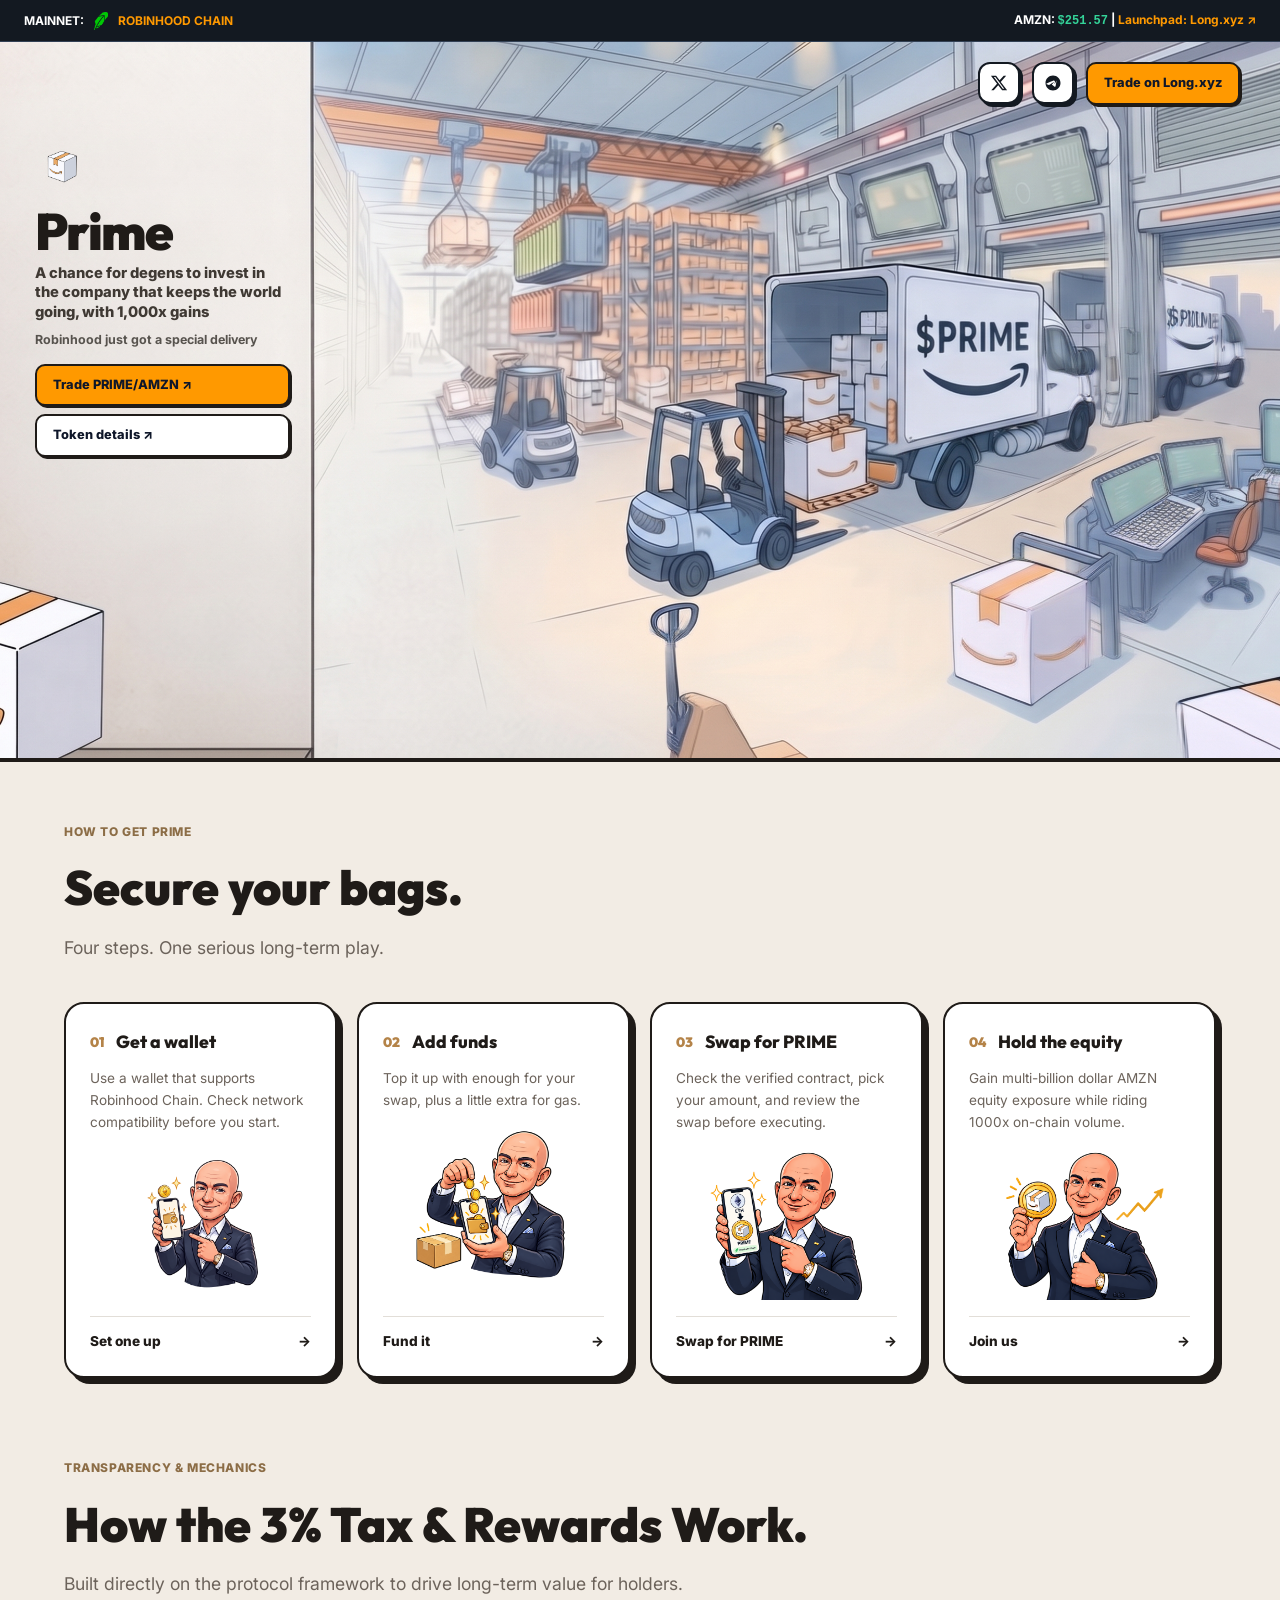
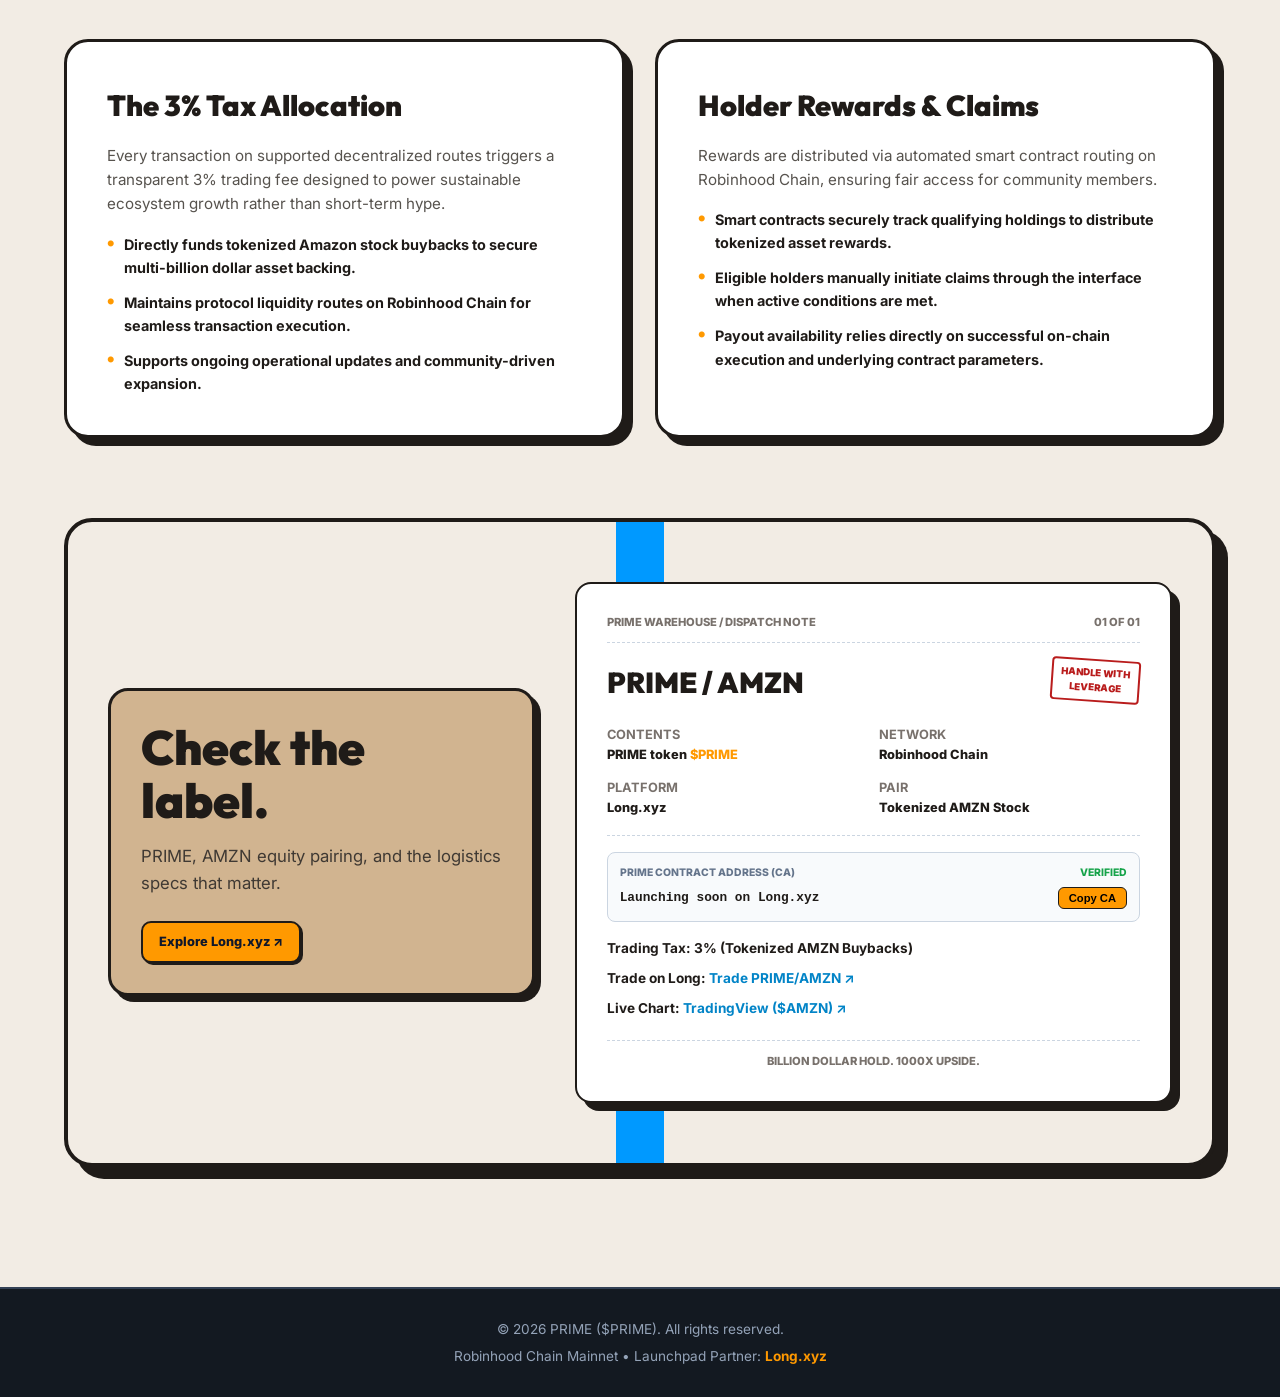
==== index.html @ 964ed328 "Update index.html" ====
<!DOCTYPE html>
<html lang="en">
<head>
  <meta charset="UTF-8" />
  <meta name="viewport" content="width=device-width, initial-scale=1.0" />
  <title>PRIME</title>
  <link rel="icon" type="image/png" href="token-transparent.png" />
  
  <link rel="preconnect" href="https://fonts.googleapis.com" />
  <link rel="preconnect" href="https://fonts.gstatic.com" crossorigin />
  <link href="https://fonts.googleapis.com/css2?family=Inter:wght@400;600;700;800&family=Outfit:wght@700;800;900&display=swap" rel="stylesheet" />

  <style>
    * {
      margin: 0;
      padding: 0;
      box-sizing: border-box;
    }

    body {
      font-family: 'Inter', sans-serif, system-ui;
      background-color: #f2ece4;
      color: #1f1b18;
      line-height: 1.6;
      overflow-x: hidden;
    }

    /* Ticker Bar with robinhood.png icon */
    .ticker-bar {
      background-color: #131921;
      color: #ffffff;
      font-size: 0.75rem;
      font-weight: 700;
      padding: 10px 24px;
      display: flex;
      justify-content: space-between;
      align-items: center;
      position: sticky;
      top: 0;
      z-index: 1000;
      border-bottom: 1px solid #334155;
    }

    .ticker-chain {
      display: flex;
      align-items: center;
      gap: 8px;
    }

    .ticker-chain img {
      width: 18px;
      height: 18px;
      object-fit: contain;
    }

    .ticker-bar a {
      color: #ff9900;
      text-decoration: none;
    }

    /* Hero Header Layout using forklift-loader-website.jpg with unproportional container set to match natural image aspect ratio + clean bottom black line */
    .hero-header {
      position: relative;
      background-image: url('forklift-loader-website.jpg');
      background-size: cover;
      background-position: center top;
      background-repeat: no-repeat;
      color: #ffffff;
      width: 100%;
      height: 720px;
      border-bottom: 4px solid #1f1b18;
    }

    .navbar {
      max-width: 100%;
      margin: 0 auto;
      padding: 20px 40px;
      display: flex;
      justify-content: flex-end;
      align-items: center;
    }

    .nav-right {
      display: flex;
      align-items: center;
      gap: 12px;
    }

    .social-btn {
      background-color: #ffffff;
      color: #131921;
      width: 42px;
      height: 42px;
      border-radius: 12px;
      display: flex;
      justify-content: center;
      align-items: center;
      border: 2px solid #131921;
      box-shadow: 3px 3px 0px #131921;
      transition: transform 0.1s ease;
      text-decoration: none;
    }

    .social-btn:hover {
      transform: translate(-1px, -1px);
    }

    .social-btn svg {
      width: 18px;
      height: 18px;
      fill: currentColor;
    }

    .btn-primary {
      background-color: #ff9900;
      color: #0f172a;
      padding: 9px 16px;
      border-radius: 10px;
      font-weight: 800;
      font-size: 0.8rem;
      text-decoration: none;
      border: 2px solid #1f1b18;
      box-shadow: 2px 2px 0px #1f1b18;
      display: inline-block;
      transition: transform 0.1s ease;
    }

    .btn-secondary {
      background-color: #ffffff;
      color: #0f172a;
      padding: 9px 16px;
      border-radius: 10px;
      font-weight: 800;
      font-size: 0.8rem;
      text-decoration: none;
      border: 2px solid #1f1b18;
      box-shadow: 2px 2px 0px #1f1b18;
      display: inline-block;
      transition: transform 0.1s ease;
    }

    .btn-primary:hover, .btn-secondary:hover {
      transform: translate(-1px, -1px);
    }

    /* Perfectly matched to fit entirely inside the left portrait column */
    .hero-content {
      width: 100%;
      margin: 0;
      padding: 15px 0 0 35px;
      display: flex;
      justify-content: flex-start;
      align-items: flex-start;
    }

    .hero-text {
      text-align: left;
      width: 255px;
      color: #1f1b18;
    }

    .hero-logo-large {
      width: 55px;
      height: 55px;
      object-fit: contain;
      margin-bottom: 6px;
      cursor: pointer;
    }

    .hero-text h1 {
      font-size: 3.2rem;
      font-weight: 900;
      line-height: 0.9;
      margin-bottom: 10px;
      font-family: 'Outfit', sans-serif;
      color: #1f1b18;
      letter-spacing: -0.03em;
    }

    .hero-tagline {
      font-size: 0.92rem;
      font-weight: 800;
      color: #3f3933;
      line-height: 1.3;
      margin-bottom: 8px;
    }

    .hero-subtext {
      font-size: 0.78rem;
      color: #57534e;
      font-weight: 700;
      margin-bottom: 14px;
    }

    .hero-buttons {
      display: flex;
      flex-direction: column;
      gap: 8px;
    }

    .container {
      max-width: 1200px;
      margin: 0 auto;
      padding: 60px 24px;
    }

    .steps-section {
      margin-bottom: 80px;
    }

    .section-header {
      margin-bottom: 40px;
    }

    .section-label {
      font-size: 0.75rem;
      font-weight: 800;
      letter-spacing: 0.05em;
      color: #8c6d46;
      text-transform: uppercase;
      display: block;
      margin-bottom: 8px;
    }

    .section-header h2 {
      font-size: 3rem;
      font-weight: 900;
      font-family: 'Outfit', sans-serif;
      color: #1f1b18;
      margin-bottom: 8px;
    }

    .section-header p {
      color: #6c635b;
      font-size: 1.1rem;
    }

    .steps-grid {
      display: grid;
      grid-template-columns: repeat(4, 1fr);
      gap: 20px;
    }

    .step-card {
      background: #ffffff;
      border: 2px solid #1f1b18;
      border-radius: 20px;
      padding: 24px;
      box-shadow: 6px 6px 0px #1f1b18;
      display: flex;
      flex-direction: column;
      justify-content: space-between;
      transition: transform 0.2s ease;
    }

    .step-card:hover {
      transform: translateY(-4px);
    }

    .step-header {
      display: flex;
      align-items: center;
      gap: 12px;
      margin-bottom: 12px;
    }

    .step-number {
      font-family: 'Outfit', sans-serif;
      font-weight: 900;
      font-size: 0.85rem;
      color: #b48348;
    }

    .step-card h3 {
      font-size: 1.1rem;
      font-weight: 800;
      font-family: 'Outfit', sans-serif;
      color: #1f1b18;
    }

    .step-card p {
      font-size: 0.85rem;
      color: #6c635b;
      margin-bottom: 16px;
      min-height: 45px;
    }

    .step-art-container {
      width: 100%;
      height: 150px;
      display: flex;
      align-items: center;
      justify-content: center;
      margin-bottom: 16px;
    }

    .step-art {
      max-width: 100%;
      max-height: 100%;
      object-fit: contain;
    }

    .step-link {
      font-size: 0.85rem;
      font-weight: 800;
      color: #1f1b18;
      text-decoration: none;
      display: flex;
      justify-content: space-between;
      align-items: center;
      border-top: 1px solid #e2ded8;
      padding-top: 14px;
      cursor: pointer;
    }

    .step-link:hover {
      color: #ff9900;
    }

    /* Tokenomics & Rewards Informational Section */
    .tokenomics-section {
      margin-bottom: 80px;
    }

    .tokenomics-grid {
      display: grid;
      grid-template-columns: 1fr 1fr;
      gap: 30px;
    }

    .tokenomics-card {
      background: #ffffff;
      border: 3px solid #1f1b18;
      border-radius: 24px;
      padding: 40px;
      box-shadow: 8px 8px 0px #1f1b18;
      display: flex;
      flex-direction: column;
      justify-content: space-between;
    }

    .tokenomics-card h3 {
      font-size: 1.8rem;
      font-weight: 900;
      font-family: 'Outfit', sans-serif;
      color: #1f1b18;
      margin-bottom: 16px;
    }

    .tokenomics-card p {
      color: #57534e;
      font-size: 0.95rem;
      margin-bottom: 16px;
    }

    .tokenomics-list {
      list-style: none;
      display: flex;
      flex-direction: column;
      gap: 12px;
      margin-top: 10px;
    }

    .tokenomics-list li {
      display: flex;
      align-items: flex-start;
      gap: 10px;
      font-size: 0.9rem;
      font-weight: 700;
      color: #1f1b18;
    }

    .tokenomics-list li::before {
      content: "•";
      color: #ff9900;
      font-weight: 900;
      font-size: 1.2rem;
      line-height: 1;
    }

    /* Bottom Box Styled with exact Logo Colorway */
    .dispatch-wrapper {
      background-color: #f2ece4;
      border: 4px solid #1f1b18;
      border-radius: 28px;
      padding: 60px 40px;
      box-shadow: 12px 12px 0px #1f1b18;
      display: grid;
      grid-template-columns: 1fr 1.4fr;
      gap: 40px;
      align-items: center;
      position: relative;
      margin-bottom: 60px;
      background-image: linear-gradient(90deg, transparent calc(50% - 24px), #0099ff calc(50% - 24px), #0099ff calc(50% + 24px), transparent calc(50% + 24px));
    }

    .dispatch-left {
      position: relative;
      z-index: 2;
      background-color: #d1b490;
      border: 3px solid #1f1b18;
      border-radius: 20px;
      padding: 30px;
      box-shadow: 6px 6px 0px #1f1b18;
    }

    .dispatch-left h2 {
      font-size: 3rem;
      font-weight: 900;
      font-family: 'Outfit', sans-serif;
      color: #1f1b18;
      line-height: 1.1;
      margin-bottom: 16px;
    }

    .dispatch-left p {
      font-size: 1.05rem;
      color: #3f3933;
      margin-bottom: 24px;
    }

    .shipping-slip {
      background: #ffffff;
      border: 2px solid #1f1b18;
      border-radius: 16px;
      padding: 30px;
      box-shadow: 8px 8px 0px #1f1b18;
      position: relative;
      z-index: 2;
    }

    .slip-header {
      display: flex;
      justify-content: space-between;
      font-size: 0.7rem;
      font-weight: 800;
      color: #78716c;
      border-bottom: 1px dashed #cbd5e1;
      padding-bottom: 10px;
      margin-bottom: 16px;
    }

    .slip-title-area {
      display: flex;
      justify-content: space-between;
      align-items: flex-start;
      margin-bottom: 20px;
    }

    .slip-title-area h3 {
      font-size: 1.8rem;
      font-weight: 900;
      font-family: 'Outfit', sans-serif;
      color: #1f1b18;
    }

    .slip-stamp {
      border: 2px solid #b91c1c;
      color: #b91c1c;
      font-size: 0.6rem;
      font-weight: 900;
      padding: 4px 8px;
      text-align: center;
      transform: rotate(4deg);
      border-radius: 4px;
    }

    .slip-grid {
      display: grid;
      grid-template-columns: 1fr 1fr;
      gap: 12px;
      font-size: 0.8rem;
      border-bottom: 1px dashed #cbd5e1;
      padding-bottom: 16px;
      margin-bottom: 16px;
    }

    .slip-grid dt {
      color: #78716c;
      font-weight: 700;
    }

    .slip-grid dd {
      font-weight: 800;
      color: #1f1b18;
    }

    .ca-box {
      background: #f8fafc;
      border: 1px solid #cbd5e1;
      padding: 12px;
      border-radius: 8px;
      margin-bottom: 16px;
    }

    .ca-box-label {
      display: flex;
      justify-content: space-between;
      font-size: 0.65rem;
      font-weight: 800;
      color: #64748b;
      margin-bottom: 6px;
    }

    .ca-content {
      display: flex;
      justify-content: space-between;
      align-items: center;
      font-family: monospace;
      font-size: 0.8rem;
      font-weight: 700;
    }

    .copy-btn {
      background: #ff9900;
      border: 1px solid #1f1b18;
      padding: 4px 10px;
      border-radius: 6px;
      font-size: 0.7rem;
      font-weight: 800;
      cursor: pointer;
    }

    .slip-links {
      display: flex;
      flex-direction: column;
      gap: 8px;
      font-size: 0.85rem;
      font-weight: 700;
      margin-bottom: 20px;
    }

    .slip-links a {
      color: #0284c7;
      text-decoration: none;
    }

    .slip-links a:hover {
      text-decoration: underline;
    }

    .slip-footer {
      text-align: center;
      font-size: 0.7rem;
      font-weight: 800;
      color: #78716c;
      border-top: 1px dashed #cbd5e1;
      padding-top: 12px;
    }

    /* Modal Styles */
    .world-modal {
      display: none;
      position: fixed;
      inset: 0;
      background: rgba(0, 0, 0, 0.6);
      z-index: 2000;
      justify-content: center;
      align-items: center;
      padding: 20px;
    }

    .world-modal[open] {
      display: flex;
    }

    .modal-content {
      background: #ffffff;
      border: 3px solid #1f1b18;
      border-radius: 24px;
      max-width: 900px;
      width: 100%;
      padding: 40px;
      position: relative;
      box-shadow: 10px 10px 0px #1f1b18;
      display: grid;
      grid-template-columns: 1fr 1.2fr;
      gap: 40px;
      align-items: center;
    }

    /* Custom popup card styling for steps */
    .wallet-modal-content {
      background: #fbf9f5;
      border: 3px solid #1f1b18;
      border-radius: 24px;
      max-width: 600px;
      width: 100%;
      padding: 40px;
      position: relative;
      box-shadow: 10px 10px 0px #1f1b18;
      display: flex;
      flex-direction: column;
      gap: 20px;
    }

    .dialog-close {
      position: absolute;
      top: 20px;
      right: 20px;
      background: #ffffff;
      border: 2px solid #1f1b18;
      width: 40px;
      height: 40px;
      border-radius: 50%;
      font-weight: 900;
      font-size: 1.2rem;
      cursor: pointer;
      box-shadow: 2px 2px 0px #1f1b18;
      z-index: 10;
    }

    .dialog-close:hover {
      background: #ff9900;
    }

    .employee-card {
      background: #fbf9f5;
      border: 2px solid #1f1b18;
      border-radius: 16px;
      padding: 20px;
      box-shadow: 5px 5px 0px #1f1b18;
      transform: rotate(-2deg);
    }

    .employee-top {
      display: flex;
      justify-content: space-between;
      font-size: 0.65rem;
      font-weight: 800;
      color: #78716c;
      margin-bottom: 12px;
    }

    .employee-portrait img {
      width: 100%;
      height: 260px;
      object-fit: cover;
      border-radius: 10px;
      border: 2px solid #1f1b18;
    }

    .employee-bottom {
      display: flex;
      justify-content: space-between;
      align-items: flex-end;
      margin-top: 12px;
      font-weight: 800;
    }

    .employee-bottom .signature {
      font-family: 'Outfit', sans-serif;
      font-size: 1.5rem;
    }

    .about-copy h2 {
      font-size: 2.5rem;
      font-family: 'Outfit', sans-serif;
      font-weight: 900;
      line-height: 1.1;
      margin: 10px 0 16px;
    }

    .about-copy p {
      color: #57534e;
      font-size: 0.95rem;
      margin-bottom: 12px;
    }

    .personality-grid {
      display: grid;
      grid-template-columns: 100px 1fr;
      gap: 8px 16px;
      font-size: 0.85rem;
      border-top: 1px solid #e7e5e4;
      border-bottom: 1px solid #e7e5e4;
      padding: 16px 0;
      margin: 20px 0;
    }

    .personality-grid span {
      color: #78716c;
      font-weight: 700;
    }

    .personality-grid strong {
      color: #1f1b18;
      font-weight: 800;
    }

    footer {
      background-color: #131921;
      color: #94a3b8;
      text-align: center;
      padding: 30px;
      font-size: 0.85rem;
      border-top: 2px solid #334155;
    }

    footer a {
      color: #ff9900;
      text-decoration: none;
      font-weight: 700;
    }

    @media (max-width: 900px) {
      .dispatch-wrapper, .modal-content, .tokenomics-grid {
        grid-template-columns: 1fr;
      }
      .steps-grid {
        grid-template-columns: 1fr 1fr;
      }
      .hero-content {
        padding: 20px;
      }
      .hero-text {
        width: 100%;
      }
      .hero-header {
        height: auto;
      }
    }

    @media (max-width: 600px) {
      .steps-grid {
        grid-template-columns: 1fr;
      }
    }
  </style>
</head>
<body>

  <!-- Dynamic Ticker Bar with robinhood.png -->
  <div class="ticker-bar">
    <div class="ticker-chain">
      <span>MAINNET:</span>
      <img src="robinhood.png" alt="Robinhood" />
      <strong style="color: #ff9900;">ROBINHOOD CHAIN</strong>
    </div>
    <div>
      AMZN: <span style="color: #34d399; font-family: monospace;">$251.57</span> | 
      <a href="https://long.xyz" target="_blank">Launchpad: Long.xyz ↗</a>
    </div>
  </div>

  <!-- Hero Header -->
  <header class="hero-header">
    <div class="navbar">
      <div class="nav-right">
        <!-- X (Twitter) Logo Button -->
        <a href="https://x.com/Primeonhood" target="_blank" class="social-btn" title="X (Twitter)">
          <svg viewBox="0 0 24 24">
            <path d="M18.244 2.25h3.308l-7.227 8.26 8.502 11.24H16.17l-5.214-6.817L4.99 21.75H1.68l7.73-8.835L1.254 2.25H8.08l4.713 6.231zm-1.161 17.52h1.833L7.084 4.126H5.117z"/>
          </svg>
        </a>
        <!-- Telegram Logo Button -->
        <a href="https://t.me/PrimeOnHood" target="_blank" class="social-btn" title="Telegram">
          <svg viewBox="0 0 24 24">
            <path d="M12 2C6.48 2 2 6.48 2 12s4.48 10 10 10 10-4.48 10-10S17.52 2 12 2zm4.64 6.8c-.15 1.58-.8 5.42-1.13 7.19-.14.75-.42 1-.68 1.03-.58.05-1.02-.38-1.58-.75-.88-.58-1.38-.94-2.23-1.5-.99-.65-.35-1.01.22-1.59.15-.15 2.71-2.48 2.76-2.69.01-.03.01-.14-.07-.2-.08-.06-.19-.04-.27 0-.12.07-1.99 1.25-5.62 3.69-.53.36-1.01.54-1.44.53-.47-.02-1.37-.26-2.03-.48-.82-.27-1.47-.42-1.42-.88.03-.25.38-.51 1.07-.78 4.18-1.82 6.98-3.02 8.41-3.61 4-.1.66 4.67 1.8 4.65 1.8z"/>
          </svg>
        </a>
        <a href="https://long.xyz" target="_blank" class="btn-primary">Trade on Long.xyz</a>
      </div>
    </div>

    <!-- Perfectly formatted to fit strictly within the left portrait column space -->
    <div class="hero-content">
      <div class="hero-text">
        <img src="token-transparent.png" alt="Logo" class="hero-logo-large" onclick="openModal(event)" />
        <h1>Prime</h1>
        <p class="hero-tagline">A chance for degens to invest in the company that keeps the world going, with 1,000x gains</p>
        <p class="hero-subtext">Robinhood just got a special delivery</p>
        
        <div class="hero-buttons">
          <a href="https://long.xyz" target="_blank" class="btn-primary">Trade PRIME/AMZN ↗</a>
          <a href="#about" onclick="openModal(event)" class="btn-secondary">Token details ↗</a>
        </div>
      </div>
    </div>
  </header>

  <!-- Main Content Container -->
  <main class="container">
    
    <!-- 4-Step Cards Section -->
    <section class="steps-section">
      <div class="section-header">
        <span class="section-label">HOW TO GET PRIME</span>
        <h2>Secure your bags.</h2>
        <p>Four steps. One serious long-term play.</p>
      </div>

      <div class="steps-grid">
        <article class="step-card">
          <div>
            <div class="step-header">
              <span class="step-number">01</span>
              <h3>Get a wallet</h3>
            </div>
            <p>Use a wallet that supports Robinhood Chain. Check network compatibility before you start.</p>
            <div class="step-art-container">
              <img src="bezos-wallet.png" alt="Wallet setup" class="step-art" />
            </div>
          </div>
          <a onclick="openWalletModal(event)" class="step-link">Set one up <span>→</span></a>
        </article>

        <article class="step-card">
          <div>
            <div class="step-header">
              <span class="step-number">02</span>
              <h3>Add funds</h3>
            </div>
            <p>Top it up with enough for your swap, plus a little extra for gas.</p>
            <div class="step-art-container">
              <img src="bezos-addfunds.png" alt="Add funds" class="step-art" />
            </div>
          </div>
          <a onclick="openFundsModal(event)" class="step-link">Fund it <span>→</span></a>
        </article>

        <article class="step-card">
          <div>
            <div class="step-header">
              <span class="step-number">03</span>
              <h3>Swap for PRIME</h3>
            </div>
            <p>Check the verified contract, pick your amount, and review the swap before executing.</p>
            <div class="step-art-container">
              <img src="bezos-swap.png" alt="Swap execution" class="step-art" />
            </div>
          </div>
          <a href="https://long.xyz" target="_blank" class="step-link">Swap for PRIME <span>→</span></a>
        </article>

        <article class="step-card">
          <div>
            <div class="step-header">
              <span class="step-number">04</span>
              <h3>Hold the equity</h3>
            </div>
            <p>Gain multi-billion dollar AMZN equity exposure while riding 1000x on-chain volume.</p>
            <div class="step-art-container">
              <img src="bezos-hold.png" alt="Hold equity" class="step-art" />
            </div>
          </div>
          <a href="https://t.me/PrimeOnHood" target="_blank" class="step-link">Join us <span>→</span></a>
        </article>
      </div>
    </section>

    <!-- Tokenomics & Rewards Informational Section -->
    <section class="tokenomics-section">
      <div class="section-header">
        <span class="section-label">TRANSPARENCY &amp; MECHANICS</span>
        <h2>How the 3% Tax &amp; Rewards Work.</h2>
        <p>Built directly on the protocol framework to drive long-term value for holders.</p>
      </div>

      <div class="tokenomics-grid">
        <div class="tokenomics-card">
          <div>
            <h3>The 3% Tax Allocation</h3>
            <p>Every transaction on supported decentralized routes triggers a transparent 3% trading fee designed to power sustainable ecosystem growth rather than short-term hype.</p>
            <ul class="tokenomics-list">
              <li>Directly funds tokenized Amazon stock buybacks to secure multi-billion dollar asset backing.</li>
              <li>Maintains protocol liquidity routes on Robinhood Chain for seamless transaction execution.</li>
              <li>Supports ongoing operational updates and community-driven expansion.</li>
            </ul>
          </div>
        </div>

        <div class="tokenomics-card">
          <div>
            <h3>Holder Rewards &amp; Claims</h3>
            <p>Rewards are distributed via automated smart contract routing on Robinhood Chain, ensuring fair access for community members.</p>
            <ul class="tokenomics-list">
              <li>Smart contracts securely track qualifying holdings to distribute tokenized asset rewards.</li>
              <li>Eligible holders manually initiate claims through the interface when active conditions are met.</li>
              <li>Payout availability relies directly on successful on-chain execution and underlying contract parameters.</li>
            </ul>
          </div>
        </div>
      </div>
    </section>

    <!-- Bottom Box Styled with exact Logo Colorway -->
    <section class="dispatch-wrapper">
      <div class="dispatch-left">
        <h2>Check the label.</h2>
        <p>PRIME, AMZN equity pairing, and the logistics specs that matter.</p>
        <a href="https://long.xyz" target="_blank" class="btn-primary" style="display: inline-block;">Explore Long.xyz ↗</a>
      </div>

      <div class="shipping-slip">
        <div class="slip-header">
          <span>PRIME WAREHOUSE / DISPATCH NOTE</span>
          <span>01 OF 01</span>
        </div>
        
        <div class="slip-title-area">
          <h3>PRIME / AMZN</h3>
          <div class="slip-stamp">HANDLE WITH<br/>LEVERAGE</div>
        </div>

        <dl class="slip-grid">
          <div>
            <dt>CONTENTS</dt>
            <dd>PRIME token <span style="color:#ff9900;">$PRIME</span></dd>
          </div>
          <div>
            <dt>NETWORK</dt>
            <dd>Robinhood Chain</dd>
          </div>
          <div>
            <dt>PLATFORM</dt>
            <dd>Long.xyz</dd>
          </div>
          <div>
            <dt>PAIR</dt>
            <dd>Tokenized AMZN Stock</dd>
          </div>
        </dl>

        <div class="ca-box">
          <div class="ca-box-label">
            <span>PRIME CONTRACT ADDRESS (CA)</span>
            <span style="color: #16a34a;">VERIFIED</span>
          </div>
          <div class="ca-content">
            <span id="ca-text">Launching soon on Long.xyz</span>
            <button class="copy-btn" onclick="copyCA()">Copy CA</button>
          </div>
        </div>

        <div class="slip-links">
          <div><span>Trading Tax:</span> <strong>3% (Tokenized AMZN Buybacks)</strong></div>
          <div><span>Trade on Long:</span> <a href="https://long.xyz" target="_blank">Trade PRIME/AMZN ↗</a></div>
          <div><span>Live Chart:</span> <a href="https://www.tradingview.com/symbols/NASDAQ-AMZN/" target="_blank">TradingView ($AMZN) ↗</a></div>
        </div>

        <div class="slip-footer">
          BILLION DOLLAR HOLD. 1000X UPSIDE.
        </div>
      </div>
    </section>

  </main>

  <!-- Interactive Token Details Modal Popup -->
  <div id="about" class="world-modal" onclick="handleModalClick(event)">
    <div class="modal-content">
      <button class="dialog-close" type="button" onclick="closeModal()">×</button>
      <div class="employee-card">
        <div class="employee-top">
          <span>EMPLOYEE OF THE MONTH</span><span>EVERY MONTH.</span>
        </div>
        <div class="employee-portrait">
          <img src="roaring-kitty.jpg" alt="PRIME Mascot" />
        </div>
        <div class="employee-bottom">
          <span class="signature">PRIME</span>
          <span style="font-size:0.8rem; text-align:right;">Head of<br/>Multi-Billion Holds</span>
        </div>
      </div>
      <div class="about-copy">
        <span class="section-label">MEET THE MANAGEMENT</span>
        <h2>A small token.<br/>A massive equity shift.</h2>
        <p>Nobody scheduled it. Nobody expected it. But it brings heavy multi-billion dollar stock backing straight to the degen trenches.</p>
        <p>PRIME is engineered to give traders absolute equity stability combined with unmatched on-chain meme velocity.</p>
        
        <div class="personality-grid">
          <span>Mainnet</span><strong>Robinhood Chain</strong>
          <span>Launchpad</span><strong>Long.xyz</strong>
          <span>Special skills</span><strong>Delivering 1000x upside &amp; stock equity.</strong>
        </div>

        <a href="token-transparent.png" download="prime-token.png" style="font-size: 0.85rem; font-weight: 800; color: #131921; text-decoration: underline;">
          Take PRIME with you ↗
        </a>
      </div>
    </div>
  </div>

  <!-- Interactive Wallet Setup Modal Popup -->
  <div id="walletModal" class="world-modal" onclick="handleWalletModalClick(event)">
    <div class="wallet-modal-content">
      <button class="dialog-close" type="button" onclick="closeWalletModal()">×</button>
      <div class="about-copy" style="margin: 0;">
        <span class="section-label">01 / GET A WALLET</span>
        <h2 style="font-size: 2.2rem; font-family: 'Outfit', sans-serif; font-weight: 900; margin: 10px 0 16px; color: #1f1b18;">Ready your vault.</h2>
        <p style="color: #57534e; font-size: 0.95rem; margin-bottom: 12px;">To interact with Robinhood Chain and secure your $PRIME allocation, you need a self-custodial wallet configured for the network.</p>
        <p style="color: #57534e; font-size: 0.95rem; margin-bottom: 20px;">Download a trusted provider from official sources, back up your recovery phrase offline, and ensure you are connected to the correct mainnet.</p>
        
        <div style="margin-bottom: 20px;">
          <a href="https://long.xyz" target="_blank" style="font-size: 0.9rem; font-weight: 800; color: #ff9900; background: #131921; padding: 10px 16px; border-radius: 8px; display: inline-block; text-decoration: none; border: 2px solid #1f1b18; box-shadow: 2px 2px 0px #1f1b18;">
            Visit Long.xyz for Supported Wallets ↗
          </a>
        </div>

        <p style="font-size: 0.75rem; color: #78716c; border-top: 1px dashed #cbd5e1; padding-top: 12px;">
          Self-custody protocol reminder: Never share your private keys or seed phrase with anyone.
        </p>
      </div>
    </div>
  </div>

  <!-- Interactive Add Funds Modal Popup -->
  <div id="fundsModal" class="world-modal" onclick="handleFundsModalClick(event)">
    <div class="wallet-modal-content">
      <button class="dialog-close" type="button" onclick="closeFundsModal()">×</button>
      <div class="about-copy" style="margin: 0;">
        <span class="section-label">02 / ADD FUNDS</span>
        <h2 style="font-size: 2.2rem; font-family: 'Outfit', sans-serif; font-weight: 900; margin: 10px 0 16px; color: #1f1b18;">Ready for the swap.</h2>
        <p style="color: #57534e; font-size: 0.95rem; margin-bottom: 12px;">Check LONG's current funding options, supported assets, and network before transferring funds. Leave enough for any fees shown in the app.</p>
        <p style="color: #57534e; font-size: 0.95rem; margin-bottom: 20px;">Open PRIME on LONG ↗ and confirm the network and contract address before making a swap.</p>
        
        <div style="margin-bottom: 20px;">
          <a href="https://long.xyz" target="_blank" style="font-size: 0.9rem; font-weight: 800; color: #ff9900; background: #131921; padding: 10px 16px; border-radius: 8px; display: inline-block; text-decoration: none; border: 2px solid #1f1b18; box-shadow: 2px 2px 0px #1f1b18;">
            Open LONG.xyz ↗
          </a>
        </div>

        <p style="font-size: 0.75rem; color: #78716c; border-top: 1px dashed #cbd5e1; padding-top: 12px;">
          Platform homepage; no transfer takes place on this site.
        </p>
      </div>
    </div>
  </div>

  <!-- Footer -->
  <footer>
    <p>© 2026 PRIME ($PRIME). All rights reserved.</p>
    <p style="margin-top: 6px;">Robinhood Chain Mainnet • Launchpad Partner: <a href="https://long.xyz" target="_blank">Long.xyz</a></p>
  </footer>

  <script>
    function openModal(e) {
      e.preventDefault();
      document.getElementById('about').style.display = 'flex';
      document.getElementById('about').setAttribute('open', 'true');
    }

    function closeModal() {
      const modal = document.getElementById('about');
      modal.style.display = 'none';
      modal.removeAttribute('open');
    }

    function handleModalClick(e) {
      if (e.target.id === 'about') {
        closeModal();
      }
    }

    function openWalletModal(e) {
      e.preventDefault();
      document.getElementById('walletModal').style.display = 'flex';
      document.getElementById('walletModal').setAttribute('open', 'true');
    }

    function closeWalletModal() {
      const modal = document.getElementById('walletModal');
      modal.style.display = 'none';
      modal.removeAttribute('open');
    }

    function handleWalletModalClick(e) {
      if (e.target.id === 'walletModal') {
        closeWalletModal();
      }
    }

    function openFundsModal(e) {
      e.preventDefault();
      document.getElementById('fundsModal').style.display = 'flex';
      document.getElementById('fundsModal').setAttribute('open', 'true');
    }

    function closeFundsModal() {
      const modal = document.getElementById('fundsModal');
      modal.style.display = 'none';
      modal.removeAttribute('open');
    }

    function handleFundsModalClick(e) {
      if (e.target.id === 'fundsModal') {
        closeFundsModal();
      }
    }

    function copyCA() {
      navigator.clipboard.writeText("Launching soon on Long.xyz!");
      alert("Contract notice copied!");
    }
  </script>

</body>
</html>
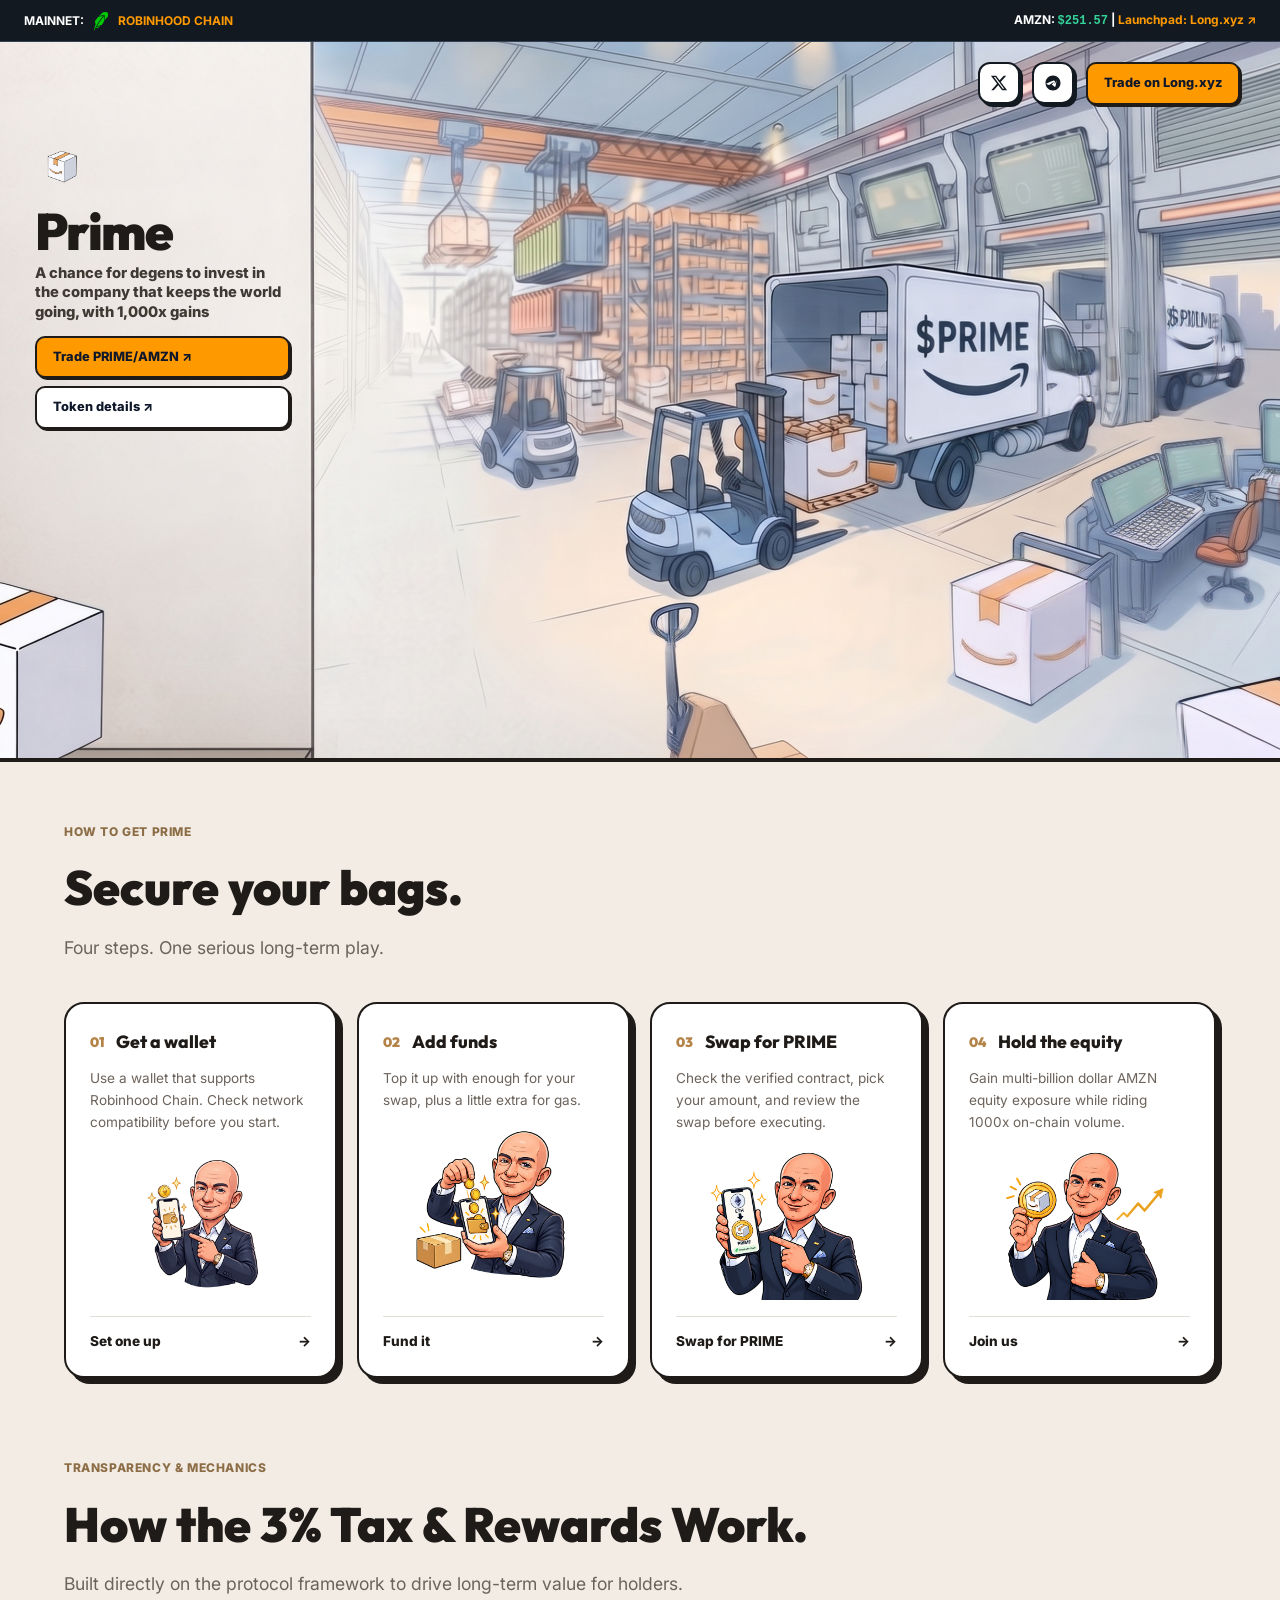
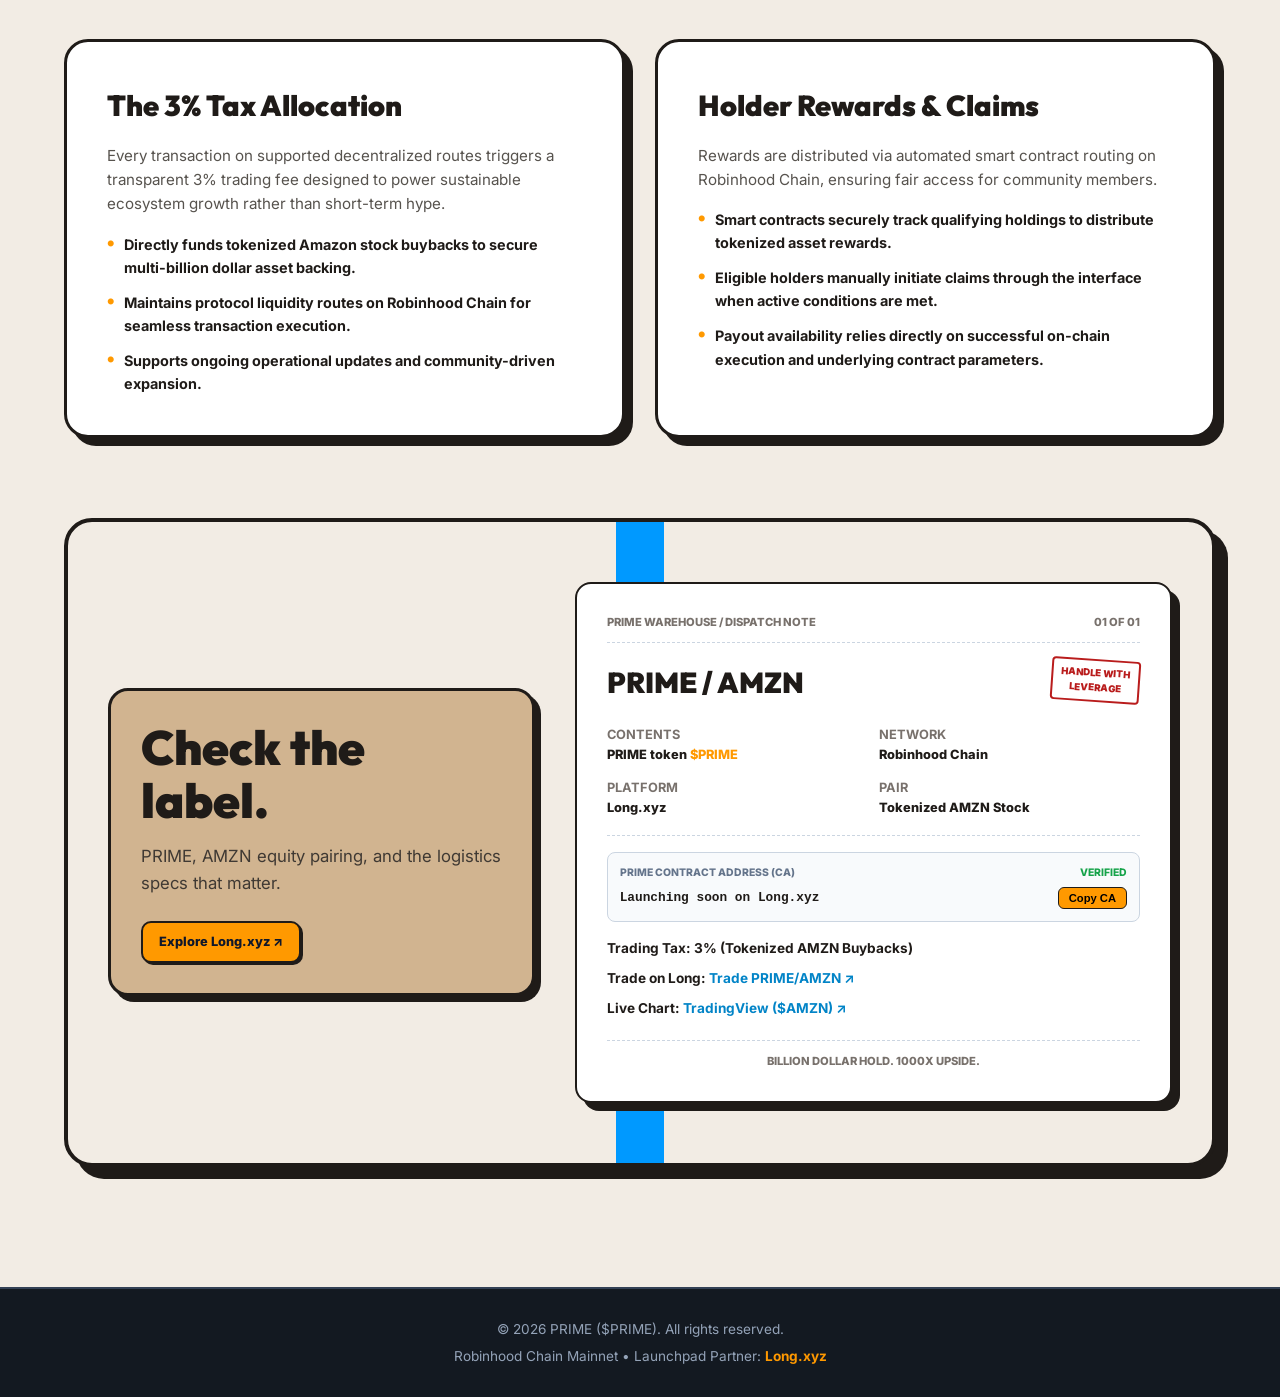
==== commit 7a1928a5: "Update index.html" ====
--- a/index.html
+++ b/index.html
@@ -769,7 +769,7 @@
         <img src="token-transparent.png" alt="Logo" class="hero-logo-large" onclick="openModal(event)" />
         <h1>Prime</h1>
         <p class="hero-tagline">A chance for degens to invest in the company that keeps the world going, with 1,000x gains</p>
-        <p class="hero-subtext">Robinhood just got a special delivery</p>
+        <p class="hero-subtext"Official Amazon Memecoin</p>
         
         <div class="hero-buttons">
           <a href="https://long.xyz" target="_blank" class="btn-primary">Trade PRIME/AMZN ↗</a>
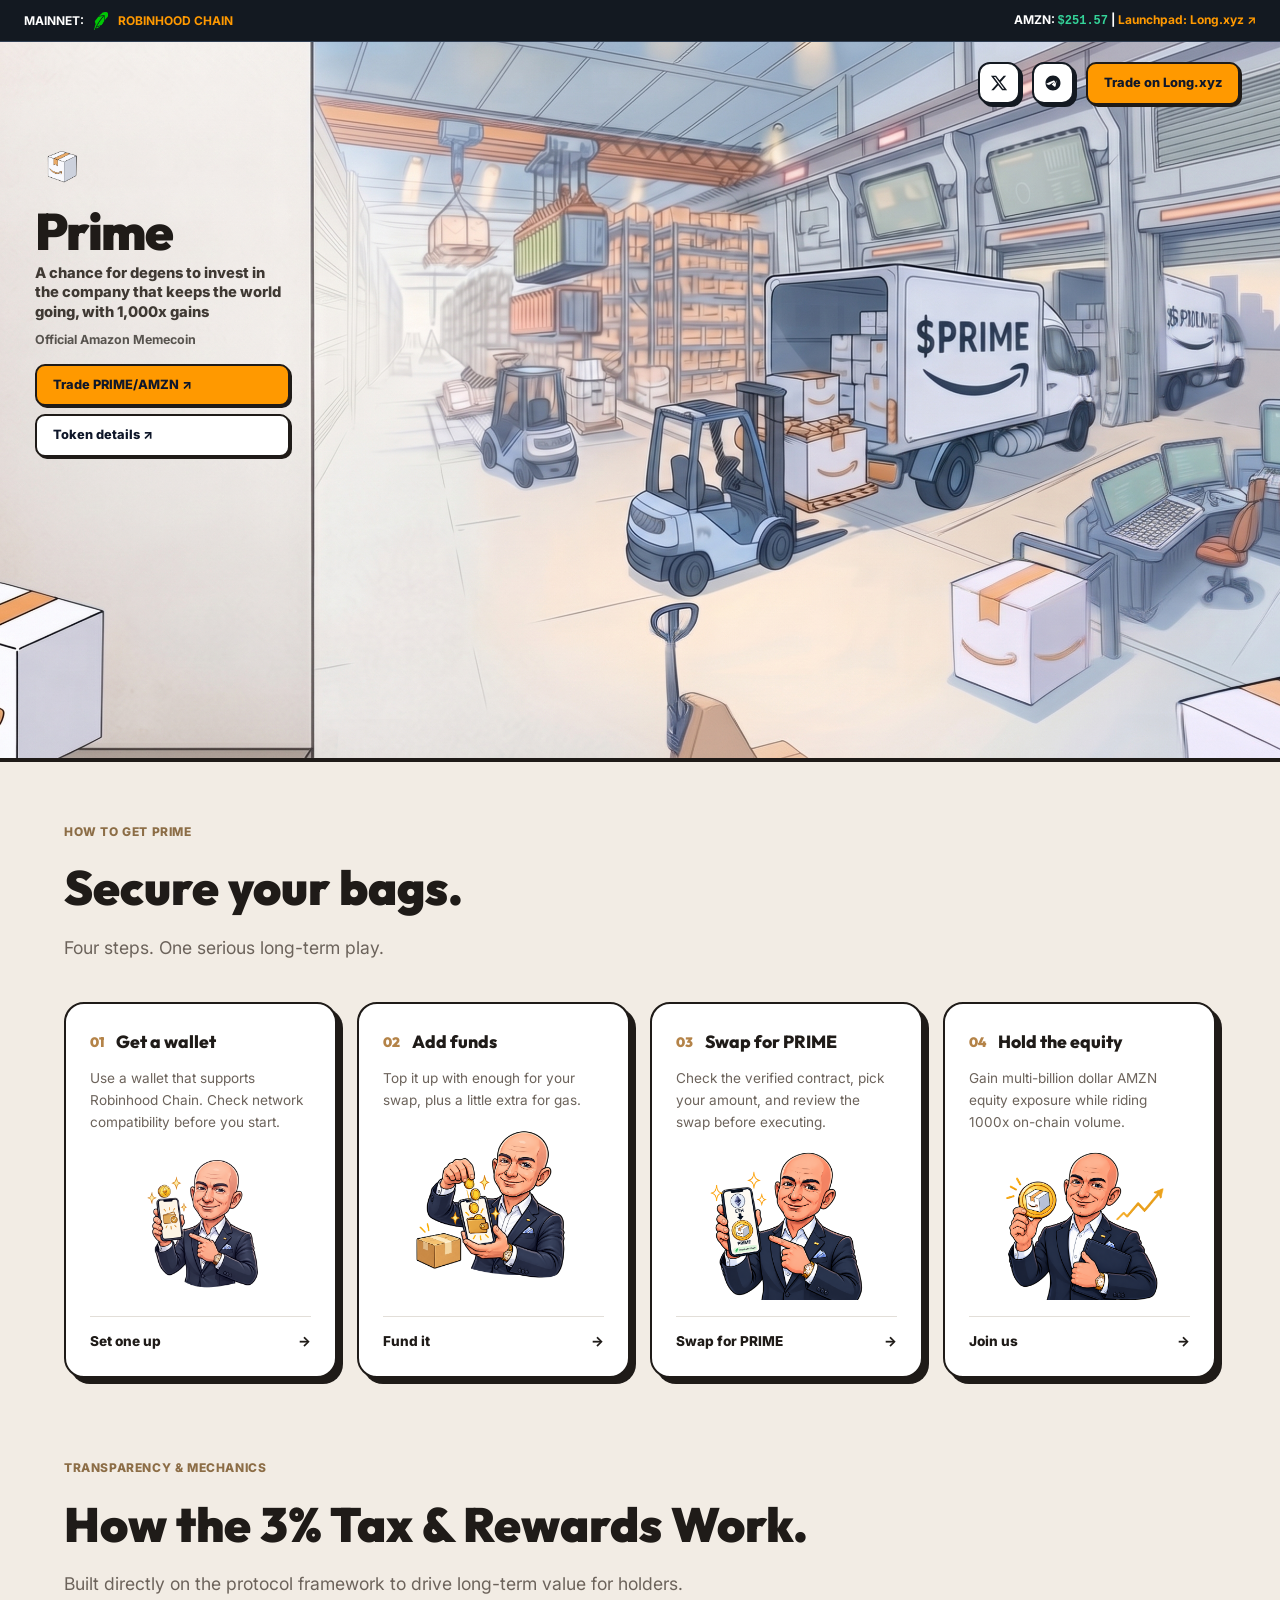
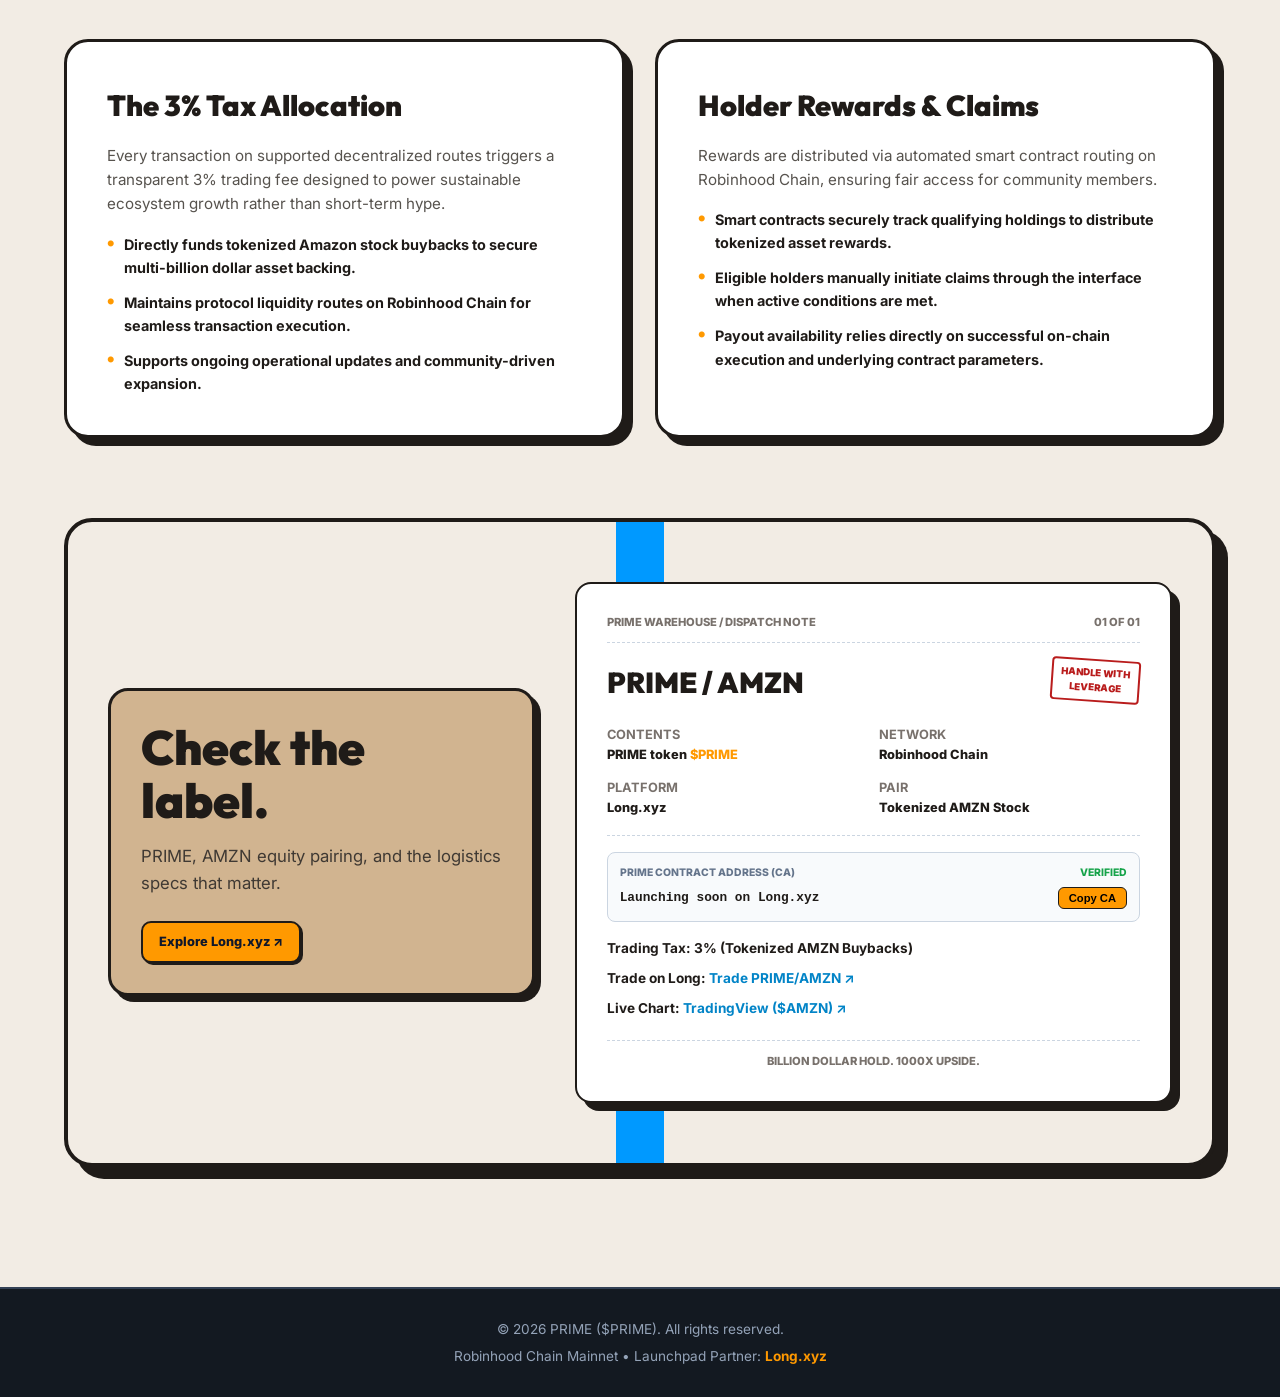
==== commit f02a6f6a: "Update index.html" ====
--- a/index.html
+++ b/index.html
@@ -769,7 +769,7 @@
         <img src="token-transparent.png" alt="Logo" class="hero-logo-large" onclick="openModal(event)" />
         <h1>Prime</h1>
         <p class="hero-tagline">A chance for degens to invest in the company that keeps the world going, with 1,000x gains</p>
-        <p class="hero-subtext"Official Amazon Memecoin</p>
+        <p class="hero-subtext">Official Amazon Memecoin</p>
         
         <div class="hero-buttons">
           <a href="https://long.xyz" target="_blank" class="btn-primary">Trade PRIME/AMZN ↗</a>
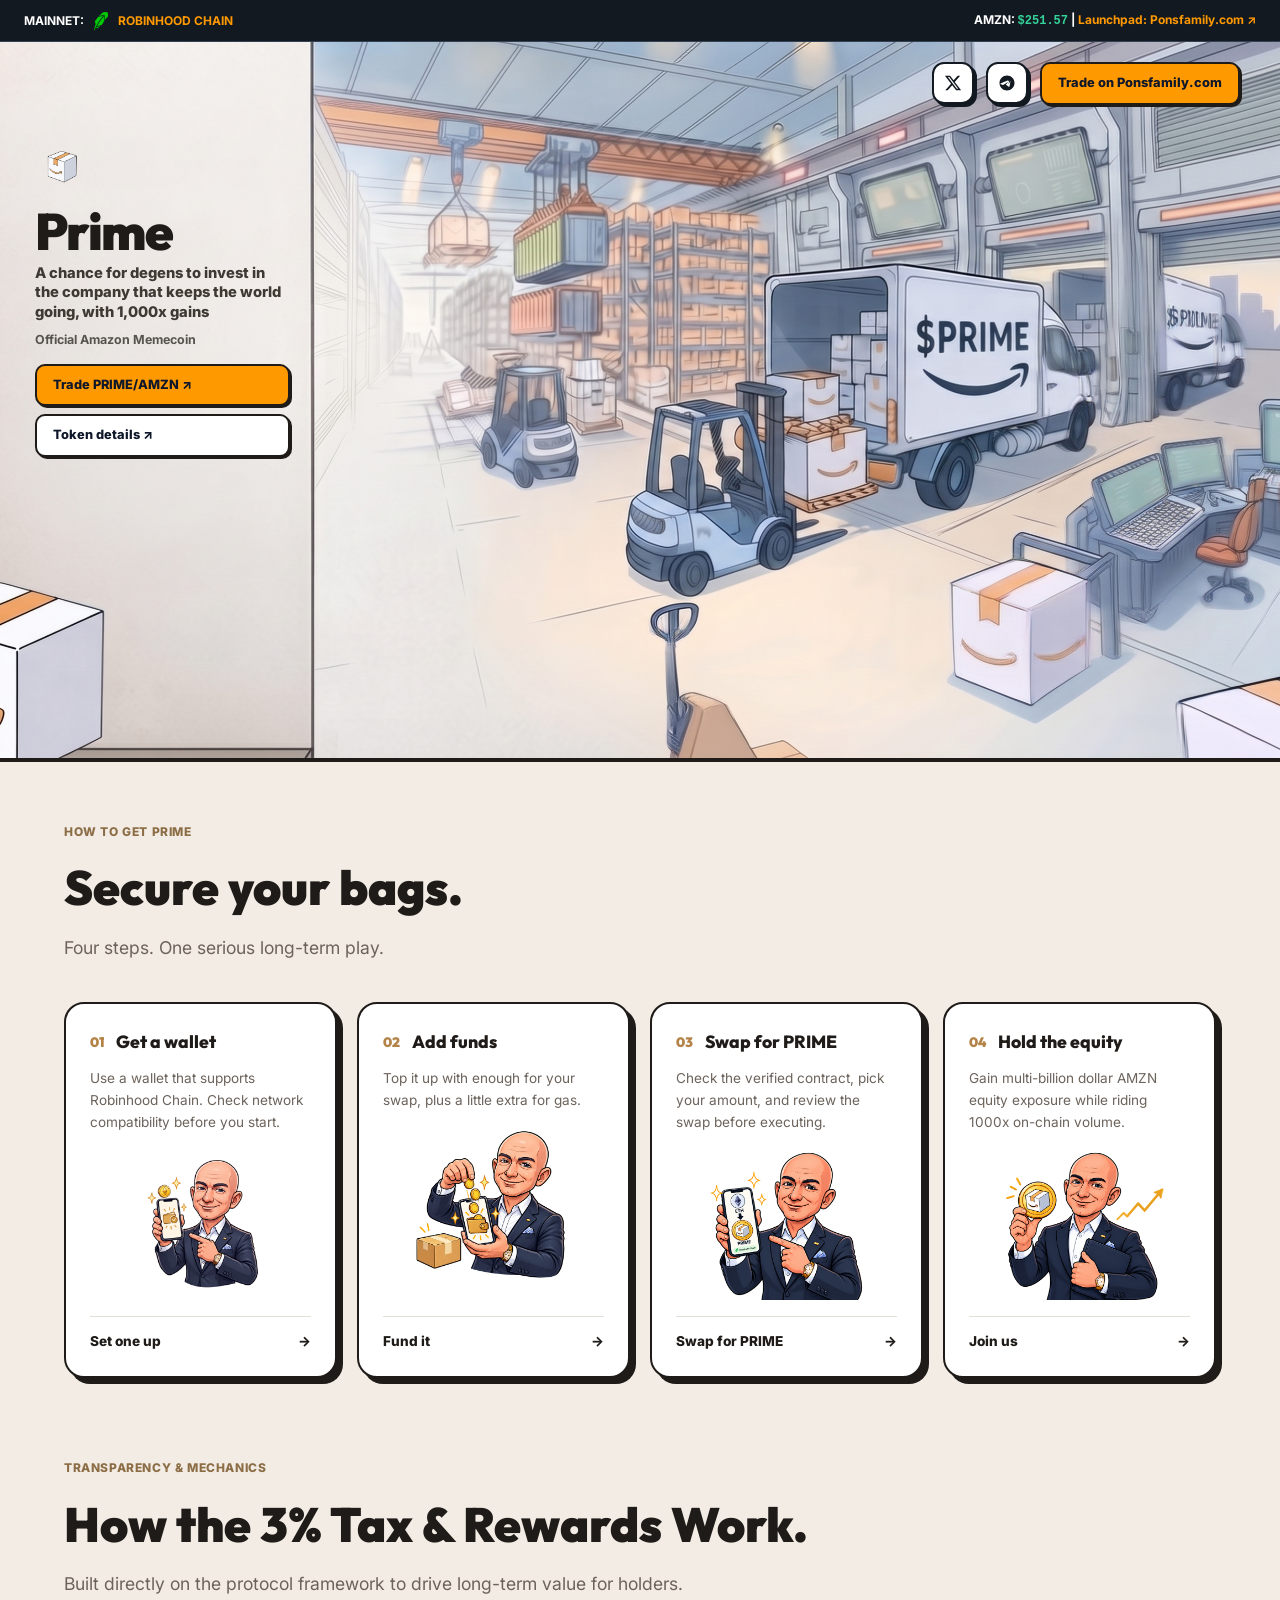
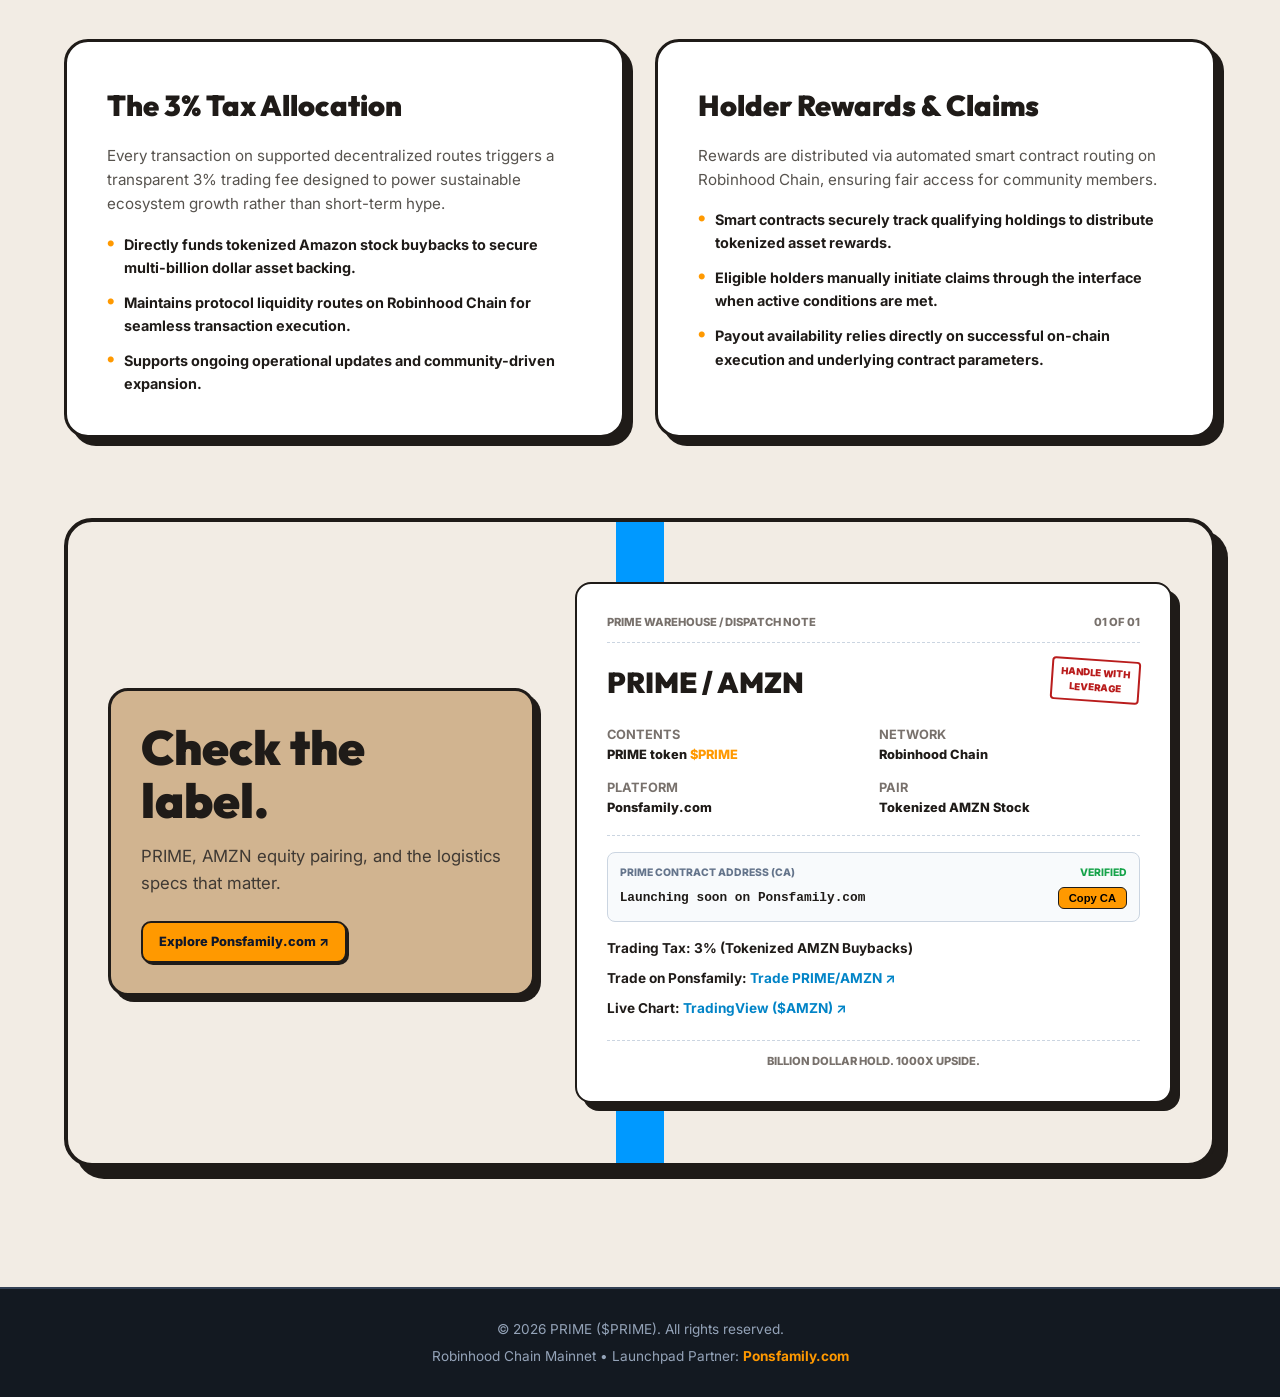
==== commit 6ebe8309: "Update index.html" ====
--- a/index.html
+++ b/index.html
@@ -739,7 +739,7 @@
     </div>
     <div>
       AMZN: <span style="color: #34d399; font-family: monospace;">$251.57</span> | 
-      <a href="https://long.xyz" target="_blank">Launchpad: Long.xyz ↗</a>
+      <a href="https://ponsfamily.com" target="_blank">Launchpad: Ponsfamily.com ↗</a>
     </div>
   </div>
 
@@ -759,7 +759,7 @@
             <path d="M12 2C6.48 2 2 6.48 2 12s4.48 10 10 10 10-4.48 10-10S17.52 2 12 2zm4.64 6.8c-.15 1.58-.8 5.42-1.13 7.19-.14.75-.42 1-.68 1.03-.58.05-1.02-.38-1.58-.75-.88-.58-1.38-.94-2.23-1.5-.99-.65-.35-1.01.22-1.59.15-.15 2.71-2.48 2.76-2.69.01-.03.01-.14-.07-.2-.08-.06-.19-.04-.27 0-.12.07-1.99 1.25-5.62 3.69-.53.36-1.01.54-1.44.53-.47-.02-1.37-.26-2.03-.48-.82-.27-1.47-.42-1.42-.88.03-.25.38-.51 1.07-.78 4.18-1.82 6.98-3.02 8.41-3.61 4-.1.66 4.67 1.8 4.65 1.8z"/>
           </svg>
         </a>
-        <a href="https://long.xyz" target="_blank" class="btn-primary">Trade on Long.xyz</a>
+        <a href="https://ponsfamily.com" target="_blank" class="btn-primary">Trade on Ponsfamily.com</a>
       </div>
     </div>
 
@@ -772,7 +772,7 @@
         <p class="hero-subtext">Official Amazon Memecoin</p>
         
         <div class="hero-buttons">
-          <a href="https://long.xyz" target="_blank" class="btn-primary">Trade PRIME/AMZN ↗</a>
+          <a href="https://ponsfamily.com" target="_blank" class="btn-primary">Trade PRIME/AMZN ↗</a>
           <a href="#about" onclick="openModal(event)" class="btn-secondary">Token details ↗</a>
         </div>
       </div>
@@ -830,7 +830,7 @@
               <img src="bezos-swap.png" alt="Swap execution" class="step-art" />
             </div>
           </div>
-          <a href="https://long.xyz" target="_blank" class="step-link">Swap for PRIME <span>→</span></a>
+          <a href="https://ponsfamily.com" target="_blank" class="step-link">Swap for PRIME <span>→</span></a>
         </article>
 
         <article class="step-card">
@@ -889,7 +889,7 @@
       <div class="dispatch-left">
         <h2>Check the label.</h2>
         <p>PRIME, AMZN equity pairing, and the logistics specs that matter.</p>
-        <a href="https://long.xyz" target="_blank" class="btn-primary" style="display: inline-block;">Explore Long.xyz ↗</a>
+        <a href="https://ponsfamily.com" target="_blank" class="btn-primary" style="display: inline-block;">Explore Ponsfamily.com ↗</a>
       </div>
 
       <div class="shipping-slip">
@@ -914,7 +914,7 @@
           </div>
           <div>
             <dt>PLATFORM</dt>
-            <dd>Long.xyz</dd>
+            <dd>Ponsfamily.com</dd>
           </div>
           <div>
             <dt>PAIR</dt>
@@ -928,14 +928,14 @@
             <span style="color: #16a34a;">VERIFIED</span>
           </div>
           <div class="ca-content">
-            <span id="ca-text">Launching soon on Long.xyz</span>
+            <span id="ca-text">Launching soon on Ponsfamily.com</span>
             <button class="copy-btn" onclick="copyCA()">Copy CA</button>
           </div>
         </div>
 
         <div class="slip-links">
           <div><span>Trading Tax:</span> <strong>3% (Tokenized AMZN Buybacks)</strong></div>
-          <div><span>Trade on Long:</span> <a href="https://long.xyz" target="_blank">Trade PRIME/AMZN ↗</a></div>
+          <div><span>Trade on Ponsfamily:</span> <a href="https://ponsfamily.com" target="_blank">Trade PRIME/AMZN ↗</a></div>
           <div><span>Live Chart:</span> <a href="https://www.tradingview.com/symbols/NASDAQ-AMZN/" target="_blank">TradingView ($AMZN) ↗</a></div>
         </div>
 
@@ -971,7 +971,7 @@
         
         <div class="personality-grid">
           <span>Mainnet</span><strong>Robinhood Chain</strong>
-          <span>Launchpad</span><strong>Long.xyz</strong>
+          <span>Launchpad</span><strong>Ponsfamily.com</strong>
           <span>Special skills</span><strong>Delivering 1000x upside &amp; stock equity.</strong>
         </div>
 
@@ -993,8 +993,8 @@
         <p style="color: #57534e; font-size: 0.95rem; margin-bottom: 20px;">Download a trusted provider from official sources, back up your recovery phrase offline, and ensure you are connected to the correct mainnet.</p>
         
         <div style="margin-bottom: 20px;">
-          <a href="https://long.xyz" target="_blank" style="font-size: 0.9rem; font-weight: 800; color: #ff9900; background: #131921; padding: 10px 16px; border-radius: 8px; display: inline-block; text-decoration: none; border: 2px solid #1f1b18; box-shadow: 2px 2px 0px #1f1b18;">
-            Visit Long.xyz for Supported Wallets ↗
+          <a href="https://ponsfamily.com" target="_blank" style="font-size: 0.9rem; font-weight: 800; color: #ff9900; background: #131921; padding: 10px 16px; border-radius: 8px; display: inline-block; text-decoration: none; border: 2px solid #1f1b18; box-shadow: 2px 2px 0px #1f1b18;">
+            Visit Ponsfamily.com for Supported Wallets ↗
           </a>
         </div>
 
@@ -1012,12 +1012,12 @@
       <div class="about-copy" style="margin: 0;">
         <span class="section-label">02 / ADD FUNDS</span>
         <h2 style="font-size: 2.2rem; font-family: 'Outfit', sans-serif; font-weight: 900; margin: 10px 0 16px; color: #1f1b18;">Ready for the swap.</h2>
-        <p style="color: #57534e; font-size: 0.95rem; margin-bottom: 12px;">Check LONG's current funding options, supported assets, and network before transferring funds. Leave enough for any fees shown in the app.</p>
-        <p style="color: #57534e; font-size: 0.95rem; margin-bottom: 20px;">Open PRIME on LONG ↗ and confirm the network and contract address before making a swap.</p>
+        <p style="color: #57534e; font-size: 0.95rem; margin-bottom: 12px;">Check Ponsfamily.com's current funding options, supported assets, and network before transferring funds. Leave enough for any fees shown in the app.</p>
+        <p style="color: #57534e; font-size: 0.95rem; margin-bottom: 20px;">Open PRIME on Ponsfamily.com ↗ and confirm the network and contract address before making a swap.</p>
         
         <div style="margin-bottom: 20px;">
-          <a href="https://long.xyz" target="_blank" style="font-size: 0.9rem; font-weight: 800; color: #ff9900; background: #131921; padding: 10px 16px; border-radius: 8px; display: inline-block; text-decoration: none; border: 2px solid #1f1b18; box-shadow: 2px 2px 0px #1f1b18;">
-            Open LONG.xyz ↗
+          <a href="https://ponsfamily.com" target="_blank" style="font-size: 0.9rem; font-weight: 800; color: #ff9900; background: #131921; padding: 10px 16px; border-radius: 8px; display: inline-block; text-decoration: none; border: 2px solid #1f1b18; box-shadow: 2px 2px 0px #1f1b18;">
+            Open Ponsfamily.com ↗
           </a>
         </div>
 
@@ -1031,7 +1031,7 @@
   <!-- Footer -->
   <footer>
     <p>© 2026 PRIME ($PRIME). All rights reserved.</p>
-    <p style="margin-top: 6px;">Robinhood Chain Mainnet • Launchpad Partner: <a href="https://long.xyz" target="_blank">Long.xyz</a></p>
+    <p style="margin-top: 6px;">Robinhood Chain Mainnet • Launchpad Partner: <a href="https://ponsfamily.com" target="_blank">Ponsfamily.com</a></p>
   </footer>
 
   <script>
@@ -1090,7 +1090,7 @@
     }
 
     function copyCA() {
-      navigator.clipboard.writeText("Launching soon on Long.xyz!");
+      navigator.clipboard.writeText("Launching soon on Ponsfamily.com!");
       alert("Contract notice copied!");
     }
   </script>
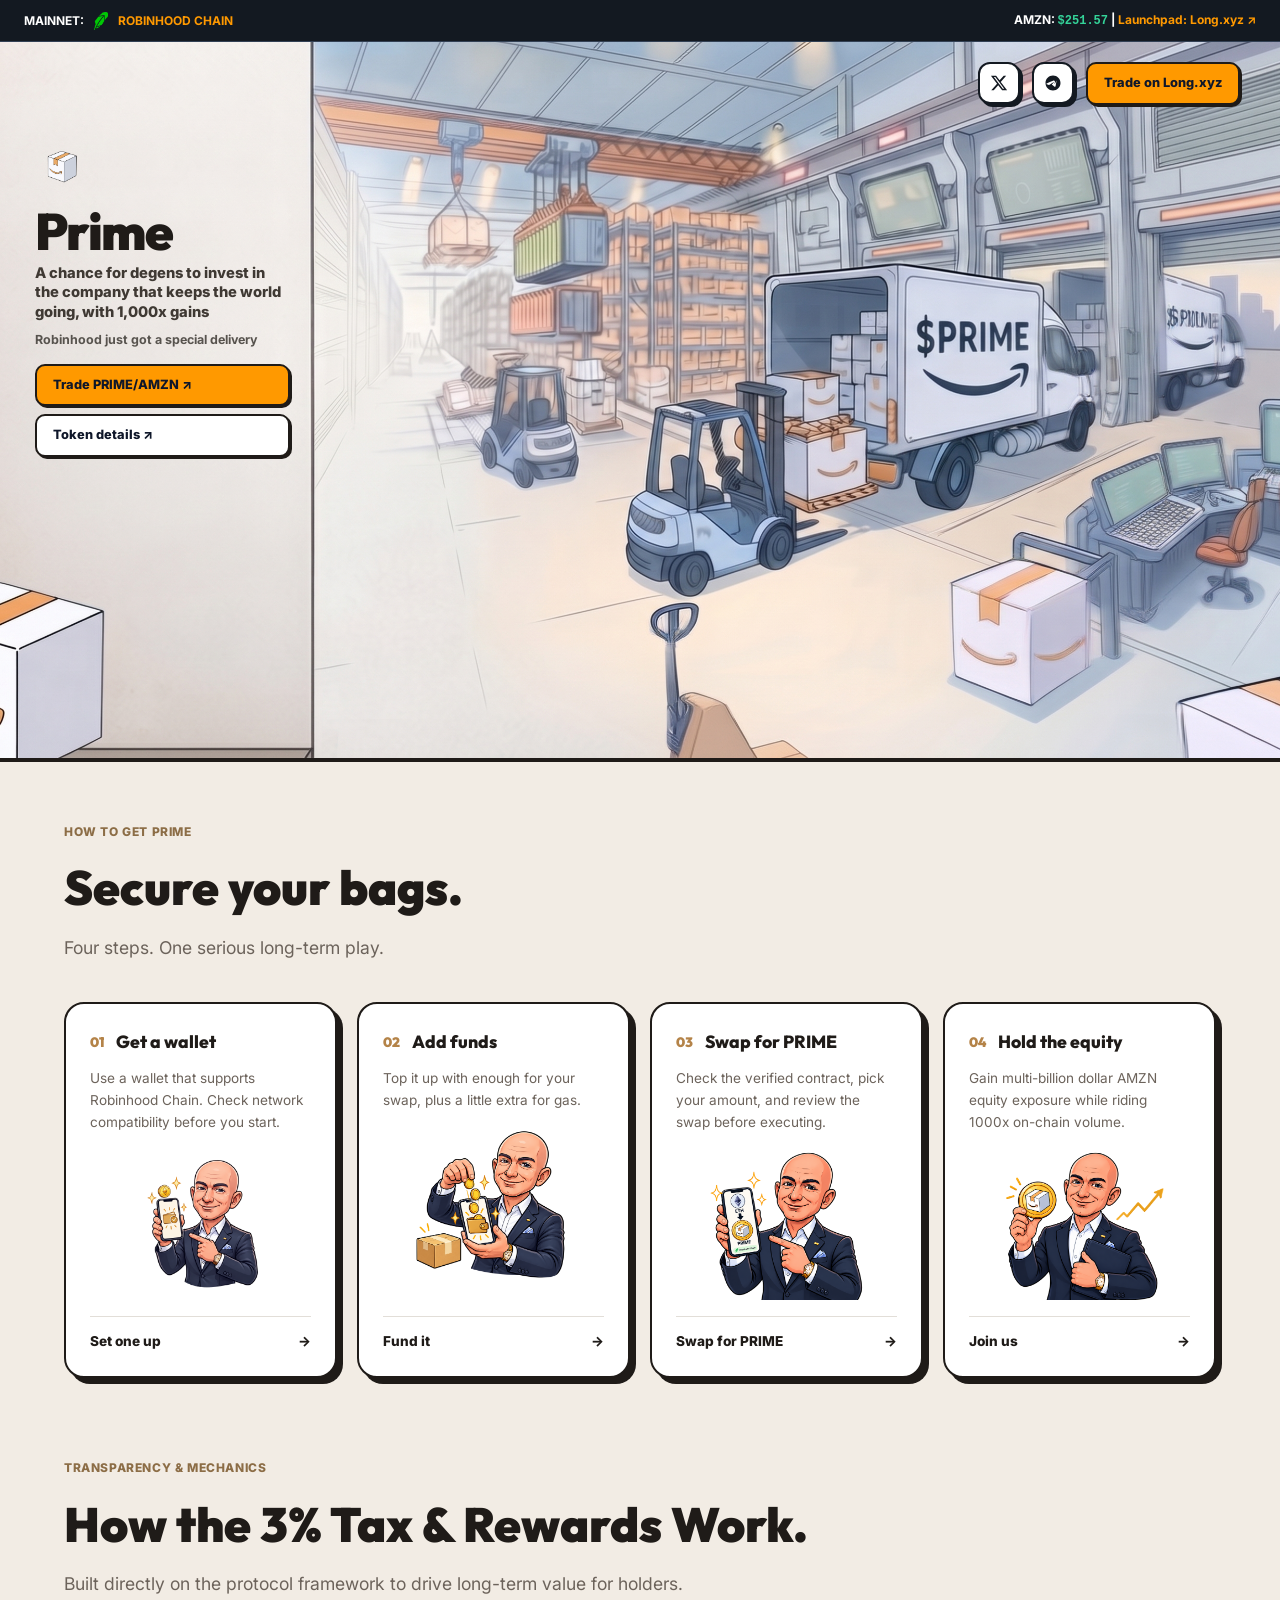
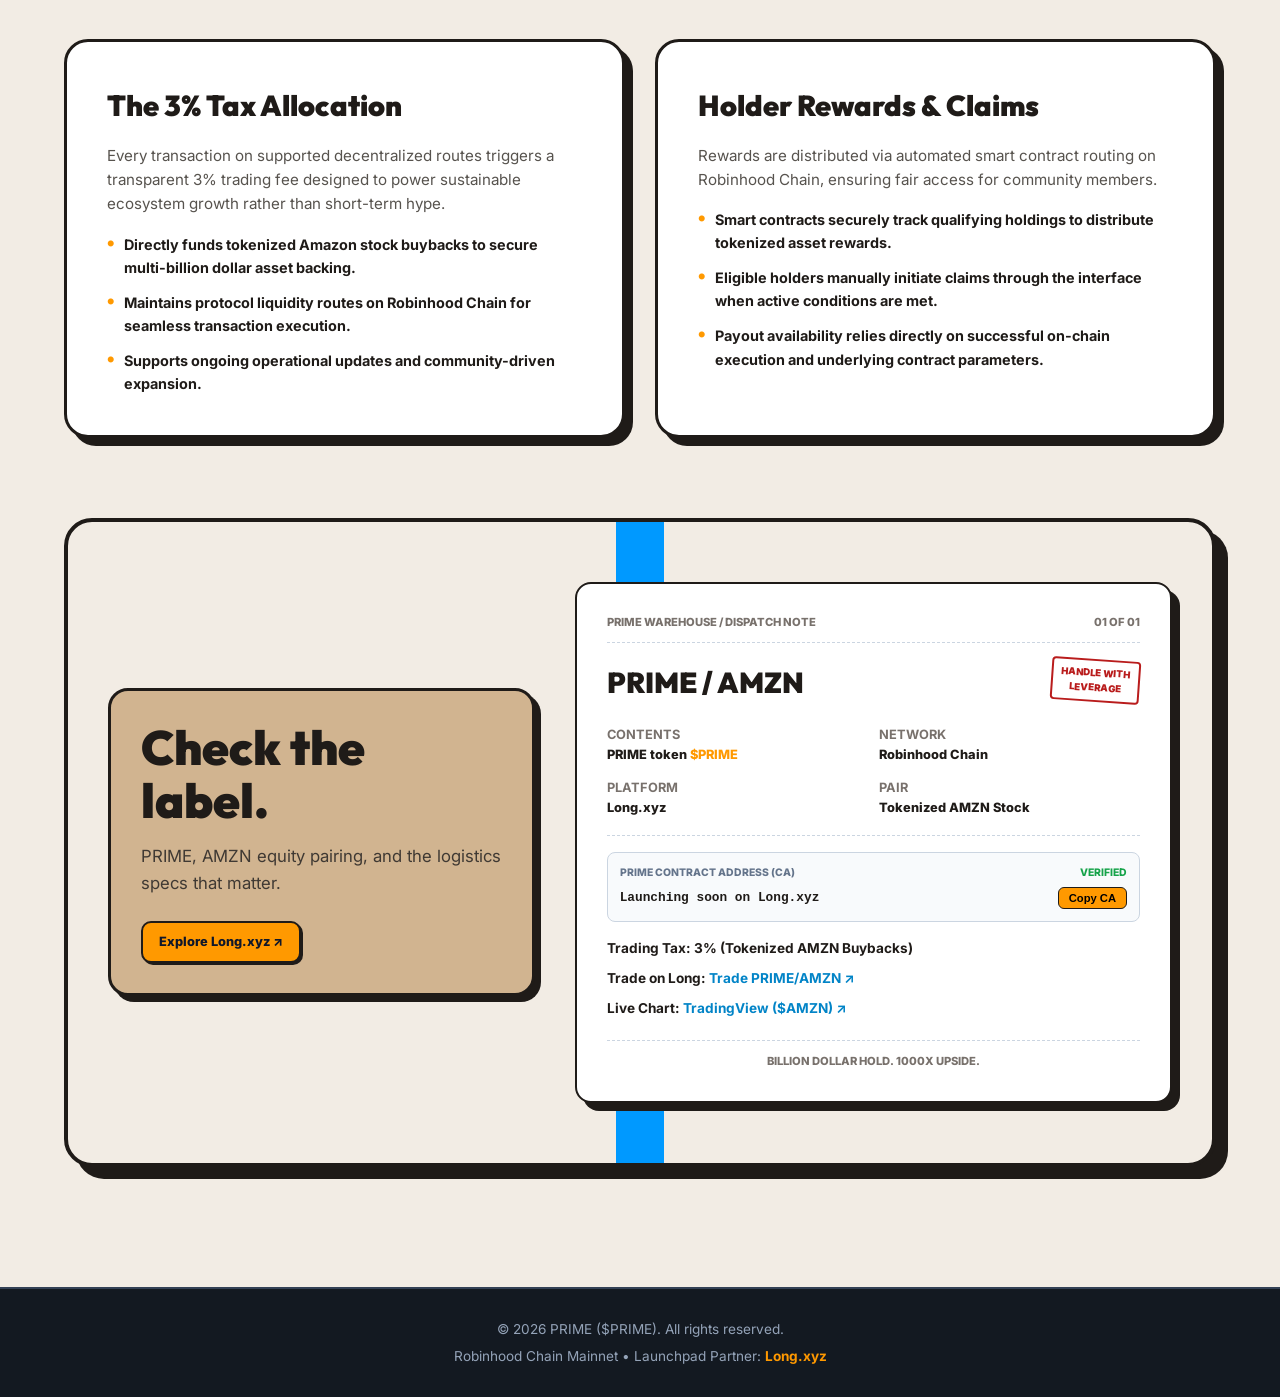
==== commit 02fb00e1: "Update index.html" ====
--- a/index.html
+++ b/index.html
@@ -739,7 +739,7 @@
     </div>
     <div>
       AMZN: <span style="color: #34d399; font-family: monospace;">$251.57</span> | 
-      <a href="https://ponsfamily.com" target="_blank">Launchpad: Ponsfamily.com ↗</a>
+      <a href="https://long.xyz" target="_blank">Launchpad: Long.xyz ↗</a>
     </div>
   </div>
 
@@ -759,7 +759,7 @@
             <path d="M12 2C6.48 2 2 6.48 2 12s4.48 10 10 10 10-4.48 10-10S17.52 2 12 2zm4.64 6.8c-.15 1.58-.8 5.42-1.13 7.19-.14.75-.42 1-.68 1.03-.58.05-1.02-.38-1.58-.75-.88-.58-1.38-.94-2.23-1.5-.99-.65-.35-1.01.22-1.59.15-.15 2.71-2.48 2.76-2.69.01-.03.01-.14-.07-.2-.08-.06-.19-.04-.27 0-.12.07-1.99 1.25-5.62 3.69-.53.36-1.01.54-1.44.53-.47-.02-1.37-.26-2.03-.48-.82-.27-1.47-.42-1.42-.88.03-.25.38-.51 1.07-.78 4.18-1.82 6.98-3.02 8.41-3.61 4-.1.66 4.67 1.8 4.65 1.8z"/>
           </svg>
         </a>
-        <a href="https://ponsfamily.com" target="_blank" class="btn-primary">Trade on Ponsfamily.com</a>
+        <a href="https://long.xyz" target="_blank" class="btn-primary">Trade on Long.xyz</a>
       </div>
     </div>
 
@@ -769,10 +769,10 @@
         <img src="token-transparent.png" alt="Logo" class="hero-logo-large" onclick="openModal(event)" />
         <h1>Prime</h1>
         <p class="hero-tagline">A chance for degens to invest in the company that keeps the world going, with 1,000x gains</p>
-        <p class="hero-subtext">Official Amazon Memecoin</p>
+        <p class="hero-subtext">Robinhood just got a special delivery</p>
         
         <div class="hero-buttons">
-          <a href="https://ponsfamily.com" target="_blank" class="btn-primary">Trade PRIME/AMZN ↗</a>
+          <a href="https://long.xyz" target="_blank" class="btn-primary">Trade PRIME/AMZN ↗</a>
           <a href="#about" onclick="openModal(event)" class="btn-secondary">Token details ↗</a>
         </div>
       </div>
@@ -830,7 +830,7 @@
               <img src="bezos-swap.png" alt="Swap execution" class="step-art" />
             </div>
           </div>
-          <a href="https://ponsfamily.com" target="_blank" class="step-link">Swap for PRIME <span>→</span></a>
+          <a href="https://long.xyz" target="_blank" class="step-link">Swap for PRIME <span>→</span></a>
         </article>
 
         <article class="step-card">
@@ -889,7 +889,7 @@
       <div class="dispatch-left">
         <h2>Check the label.</h2>
         <p>PRIME, AMZN equity pairing, and the logistics specs that matter.</p>
-        <a href="https://ponsfamily.com" target="_blank" class="btn-primary" style="display: inline-block;">Explore Ponsfamily.com ↗</a>
+        <a href="https://long.xyz" target="_blank" class="btn-primary" style="display: inline-block;">Explore Long.xyz ↗</a>
       </div>
 
       <div class="shipping-slip">
@@ -914,7 +914,7 @@
           </div>
           <div>
             <dt>PLATFORM</dt>
-            <dd>Ponsfamily.com</dd>
+            <dd>Long.xyz</dd>
           </div>
           <div>
             <dt>PAIR</dt>
@@ -928,14 +928,14 @@
             <span style="color: #16a34a;">VERIFIED</span>
           </div>
           <div class="ca-content">
-            <span id="ca-text">Launching soon on Ponsfamily.com</span>
+            <span id="ca-text">Launching soon on Long.xyz</span>
             <button class="copy-btn" onclick="copyCA()">Copy CA</button>
           </div>
         </div>
 
         <div class="slip-links">
           <div><span>Trading Tax:</span> <strong>3% (Tokenized AMZN Buybacks)</strong></div>
-          <div><span>Trade on Ponsfamily:</span> <a href="https://ponsfamily.com" target="_blank">Trade PRIME/AMZN ↗</a></div>
+          <div><span>Trade on Long:</span> <a href="https://long.xyz" target="_blank">Trade PRIME/AMZN ↗</a></div>
           <div><span>Live Chart:</span> <a href="https://www.tradingview.com/symbols/NASDAQ-AMZN/" target="_blank">TradingView ($AMZN) ↗</a></div>
         </div>
 
@@ -971,7 +971,7 @@
         
         <div class="personality-grid">
           <span>Mainnet</span><strong>Robinhood Chain</strong>
-          <span>Launchpad</span><strong>Ponsfamily.com</strong>
+          <span>Launchpad</span><strong>Long.xyz</strong>
           <span>Special skills</span><strong>Delivering 1000x upside &amp; stock equity.</strong>
         </div>
 
@@ -993,8 +993,8 @@
         <p style="color: #57534e; font-size: 0.95rem; margin-bottom: 20px;">Download a trusted provider from official sources, back up your recovery phrase offline, and ensure you are connected to the correct mainnet.</p>
         
         <div style="margin-bottom: 20px;">
-          <a href="https://ponsfamily.com" target="_blank" style="font-size: 0.9rem; font-weight: 800; color: #ff9900; background: #131921; padding: 10px 16px; border-radius: 8px; display: inline-block; text-decoration: none; border: 2px solid #1f1b18; box-shadow: 2px 2px 0px #1f1b18;">
-            Visit Ponsfamily.com for Supported Wallets ↗
+          <a href="https://long.xyz" target="_blank" style="font-size: 0.9rem; font-weight: 800; color: #ff9900; background: #131921; padding: 10px 16px; border-radius: 8px; display: inline-block; text-decoration: none; border: 2px solid #1f1b18; box-shadow: 2px 2px 0px #1f1b18;">
+            Visit Long.xyz for Supported Wallets ↗
           </a>
         </div>
 
@@ -1012,12 +1012,12 @@
       <div class="about-copy" style="margin: 0;">
         <span class="section-label">02 / ADD FUNDS</span>
         <h2 style="font-size: 2.2rem; font-family: 'Outfit', sans-serif; font-weight: 900; margin: 10px 0 16px; color: #1f1b18;">Ready for the swap.</h2>
-        <p style="color: #57534e; font-size: 0.95rem; margin-bottom: 12px;">Check Ponsfamily.com's current funding options, supported assets, and network before transferring funds. Leave enough for any fees shown in the app.</p>
-        <p style="color: #57534e; font-size: 0.95rem; margin-bottom: 20px;">Open PRIME on Ponsfamily.com ↗ and confirm the network and contract address before making a swap.</p>
+        <p style="color: #57534e; font-size: 0.95rem; margin-bottom: 12px;">Check LONG's current funding options, supported assets, and network before transferring funds. Leave enough for any fees shown in the app.</p>
+        <p style="color: #57534e; font-size: 0.95rem; margin-bottom: 20px;">Open PRIME on LONG ↗ and confirm the network and contract address before making a swap.</p>
         
         <div style="margin-bottom: 20px;">
-          <a href="https://ponsfamily.com" target="_blank" style="font-size: 0.9rem; font-weight: 800; color: #ff9900; background: #131921; padding: 10px 16px; border-radius: 8px; display: inline-block; text-decoration: none; border: 2px solid #1f1b18; box-shadow: 2px 2px 0px #1f1b18;">
-            Open Ponsfamily.com ↗
+          <a href="https://long.xyz" target="_blank" style="font-size: 0.9rem; font-weight: 800; color: #ff9900; background: #131921; padding: 10px 16px; border-radius: 8px; display: inline-block; text-decoration: none; border: 2px solid #1f1b18; box-shadow: 2px 2px 0px #1f1b18;">
+            Open LONG.xyz ↗
           </a>
         </div>
 
@@ -1031,7 +1031,7 @@
   <!-- Footer -->
   <footer>
     <p>© 2026 PRIME ($PRIME). All rights reserved.</p>
-    <p style="margin-top: 6px;">Robinhood Chain Mainnet • Launchpad Partner: <a href="https://ponsfamily.com" target="_blank">Ponsfamily.com</a></p>
+    <p style="margin-top: 6px;">Robinhood Chain Mainnet • Launchpad Partner: <a href="https://long.xyz" target="_blank">Long.xyz</a></p>
   </footer>
 
   <script>
@@ -1090,7 +1090,7 @@
     }
 
     function copyCA() {
-      navigator.clipboard.writeText("Launching soon on Ponsfamily.com!");
+      navigator.clipboard.writeText("Launching soon on Long.xyz!");
       alert("Contract notice copied!");
     }
   </script>
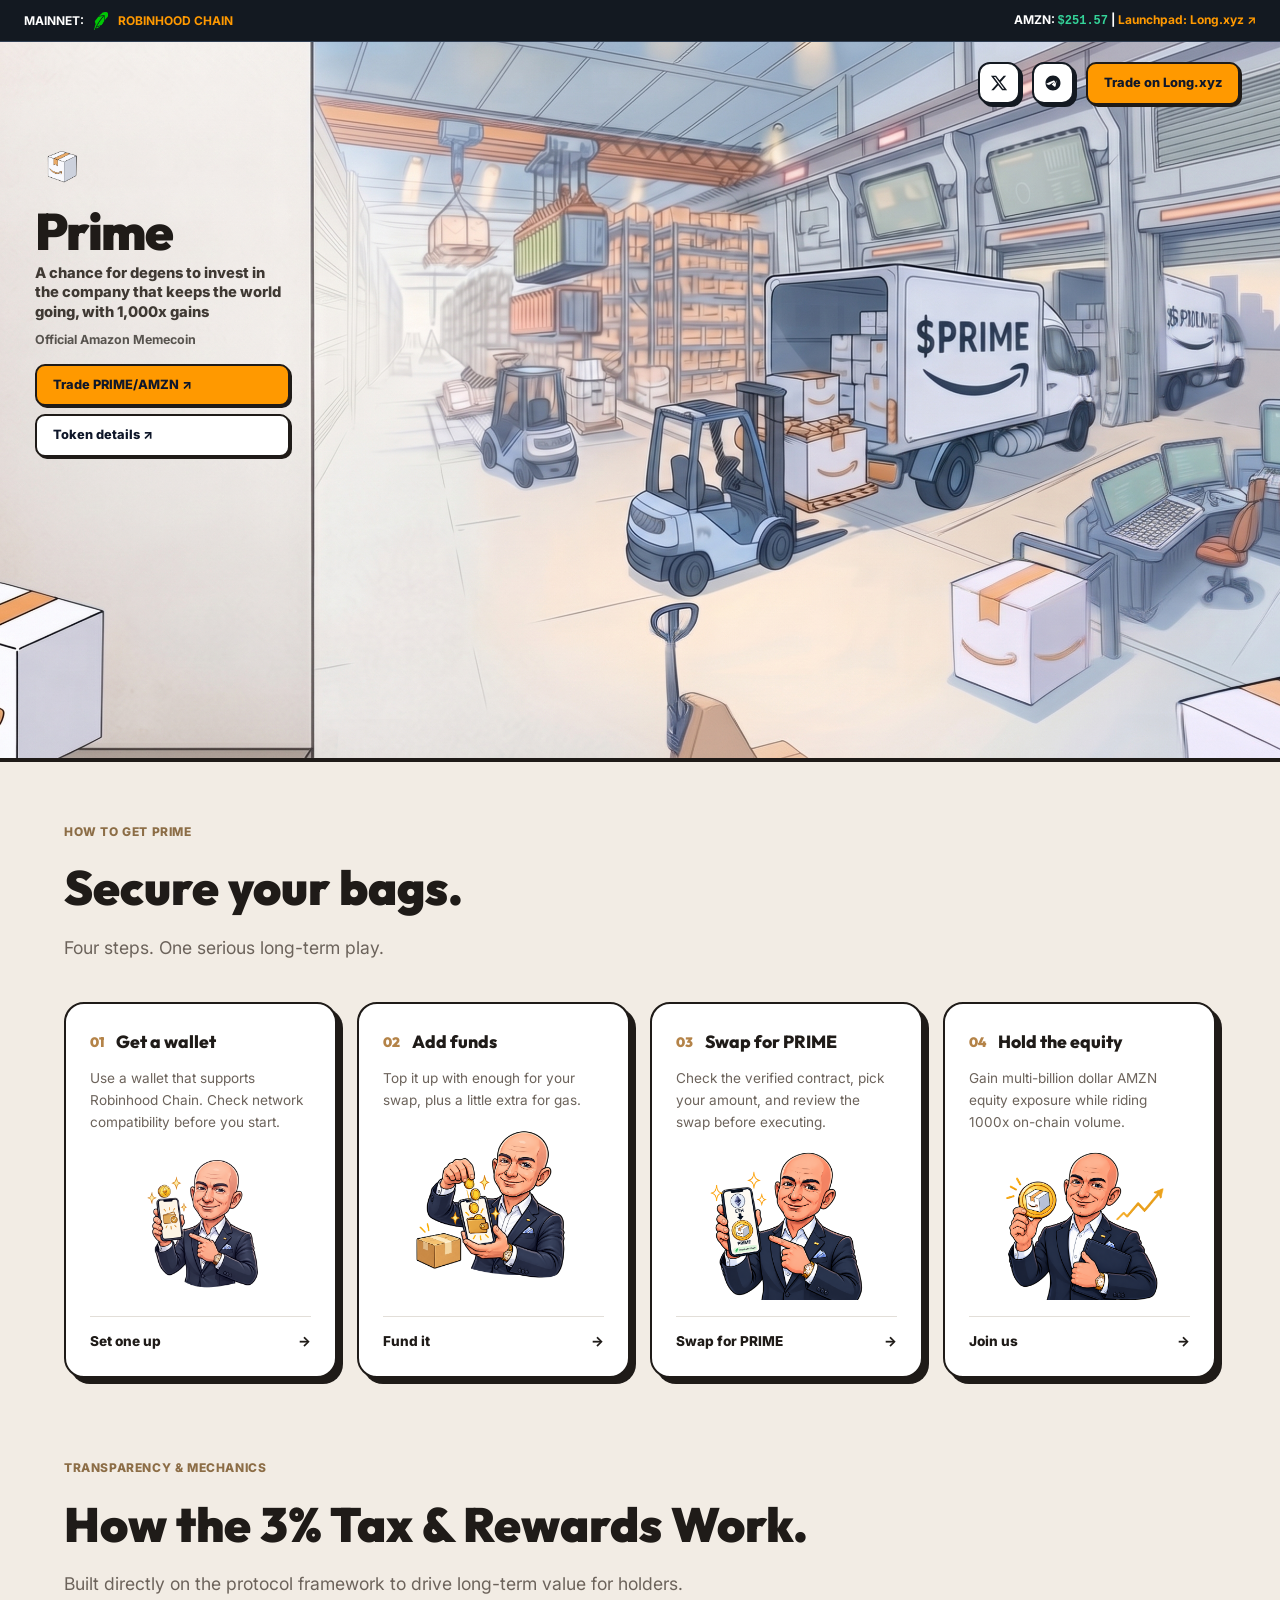
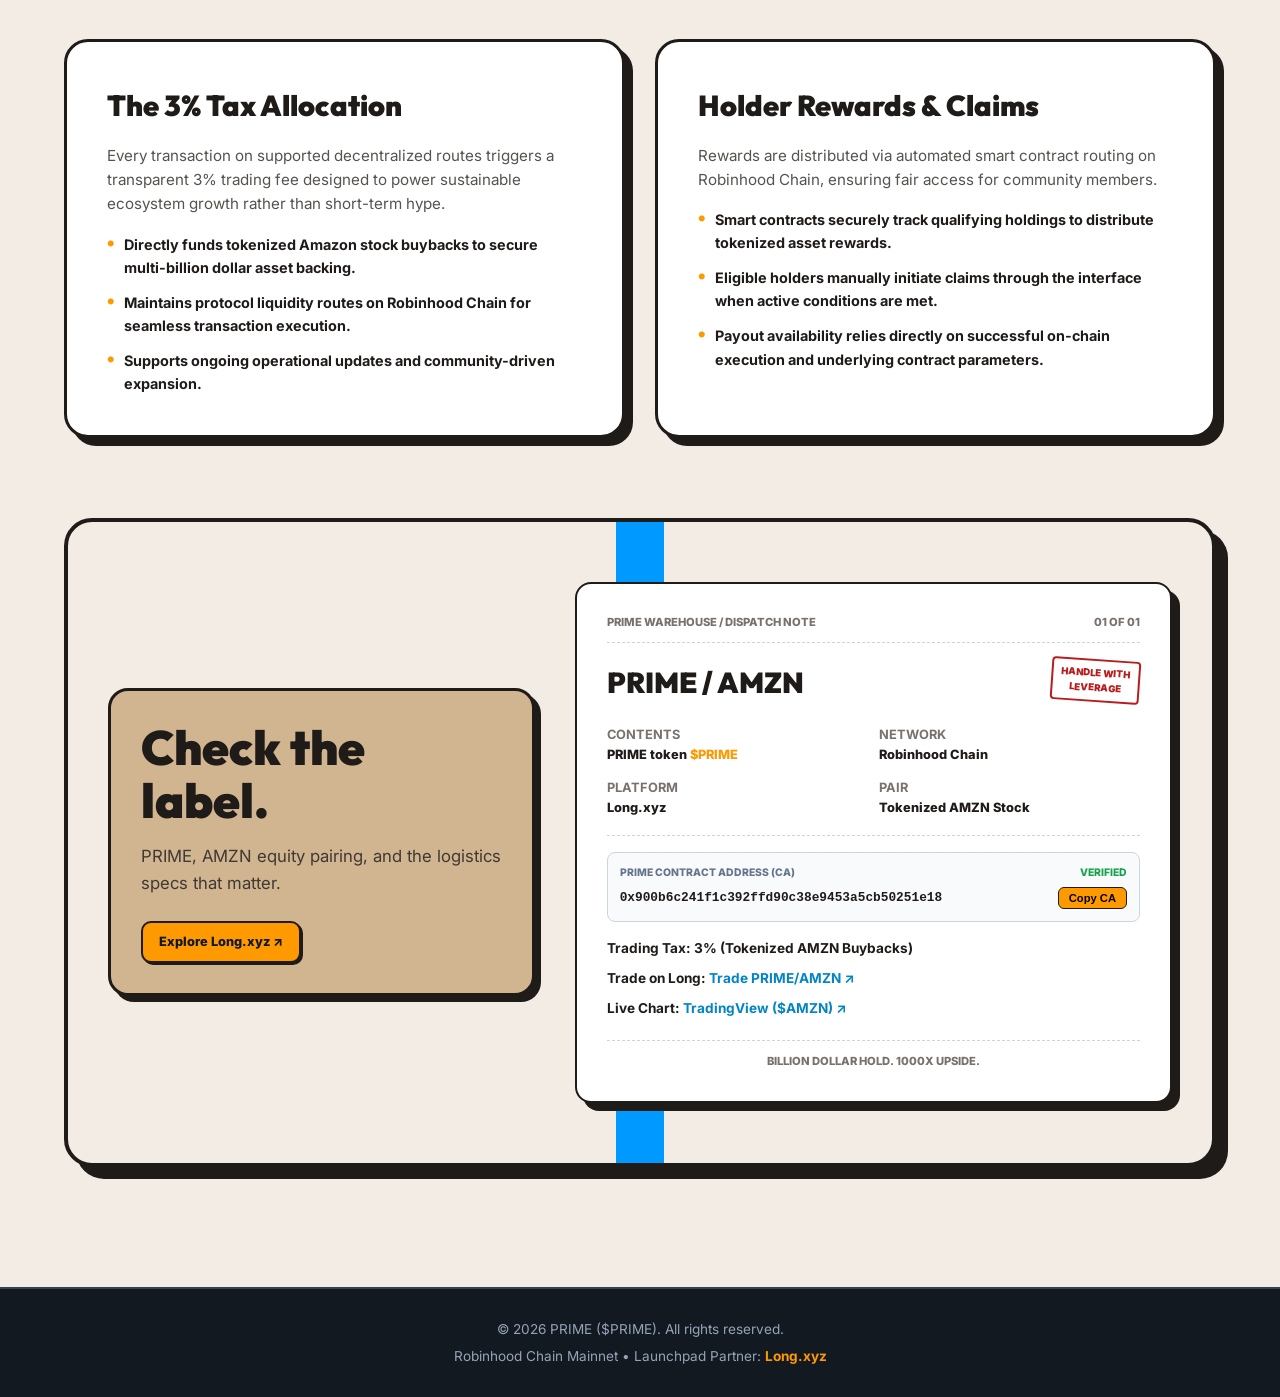
==== commit 9de392c2: "Update index.html" ====
--- a/index.html
+++ b/index.html
@@ -509,6 +509,7 @@
       font-family: monospace;
       font-size: 0.8rem;
       font-weight: 700;
+      word-break: break-all;
     }
 
     .copy-btn {
@@ -519,6 +520,8 @@
       font-size: 0.7rem;
       font-weight: 800;
       cursor: pointer;
+      flex-shrink: 0;
+      margin-left: 8px;
     }
 
     .slip-links {
@@ -739,7 +742,7 @@
     </div>
     <div>
       AMZN: <span style="color: #34d399; font-family: monospace;">$251.57</span> | 
-      <a href="https://long.xyz" target="_blank">Launchpad: Long.xyz ↗</a>
+      <a href="https://app.long.xyz/tokens/0x900b6c241f1c392FfD90C38E9453A5CB50251E18" target="_blank">Launchpad: Long.xyz ↗</a>
     </div>
   </div>
 
@@ -759,7 +762,7 @@
             <path d="M12 2C6.48 2 2 6.48 2 12s4.48 10 10 10 10-4.48 10-10S17.52 2 12 2zm4.64 6.8c-.15 1.58-.8 5.42-1.13 7.19-.14.75-.42 1-.68 1.03-.58.05-1.02-.38-1.58-.75-.88-.58-1.38-.94-2.23-1.5-.99-.65-.35-1.01.22-1.59.15-.15 2.71-2.48 2.76-2.69.01-.03.01-.14-.07-.2-.08-.06-.19-.04-.27 0-.12.07-1.99 1.25-5.62 3.69-.53.36-1.01.54-1.44.53-.47-.02-1.37-.26-2.03-.48-.82-.27-1.47-.42-1.42-.88.03-.25.38-.51 1.07-.78 4.18-1.82 6.98-3.02 8.41-3.61 4-.1.66 4.67 1.8 4.65 1.8z"/>
           </svg>
         </a>
-        <a href="https://long.xyz" target="_blank" class="btn-primary">Trade on Long.xyz</a>
+        <a href="https://app.long.xyz/tokens/0x900b6c241f1c392FfD90C38E9453A5CB50251E18" target="_blank" class="btn-primary">Trade on Long.xyz</a>
       </div>
     </div>
 
@@ -769,10 +772,10 @@
         <img src="token-transparent.png" alt="Logo" class="hero-logo-large" onclick="openModal(event)" />
         <h1>Prime</h1>
         <p class="hero-tagline">A chance for degens to invest in the company that keeps the world going, with 1,000x gains</p>
-        <p class="hero-subtext">Robinhood just got a special delivery</p>
+        <p class="hero-subtext">Official Amazon Memecoin</p>
         
         <div class="hero-buttons">
-          <a href="https://long.xyz" target="_blank" class="btn-primary">Trade PRIME/AMZN ↗</a>
+          <a href="https://app.long.xyz/tokens/0x900b6c241f1c392FfD90C38E9453A5CB50251E18" target="_blank" class="btn-primary">Trade PRIME/AMZN ↗</a>
           <a href="#about" onclick="openModal(event)" class="btn-secondary">Token details ↗</a>
         </div>
       </div>
@@ -830,7 +833,7 @@
               <img src="bezos-swap.png" alt="Swap execution" class="step-art" />
             </div>
           </div>
-          <a href="https://long.xyz" target="_blank" class="step-link">Swap for PRIME <span>→</span></a>
+          <a href="https://app.long.xyz/tokens/0x900b6c241f1c392FfD90C38E9453A5CB50251E18" target="_blank" class="step-link">Swap for PRIME <span>→</span></a>
         </article>
 
         <article class="step-card">
@@ -889,7 +892,7 @@
       <div class="dispatch-left">
         <h2>Check the label.</h2>
         <p>PRIME, AMZN equity pairing, and the logistics specs that matter.</p>
-        <a href="https://long.xyz" target="_blank" class="btn-primary" style="display: inline-block;">Explore Long.xyz ↗</a>
+        <a href="https://app.long.xyz/tokens/0x900b6c241f1c392FfD90C38E9453A5CB50251E18" target="_blank" class="btn-primary" style="display: inline-block;">Explore Long.xyz ↗</a>
       </div>
 
       <div class="shipping-slip">
@@ -928,14 +931,14 @@
             <span style="color: #16a34a;">VERIFIED</span>
           </div>
           <div class="ca-content">
-            <span id="ca-text">Launching soon on Long.xyz</span>
+            <span id="ca-text">0x900b6c241f1c392ffd90c38e9453a5cb50251e18</span>
             <button class="copy-btn" onclick="copyCA()">Copy CA</button>
           </div>
         </div>
 
         <div class="slip-links">
           <div><span>Trading Tax:</span> <strong>3% (Tokenized AMZN Buybacks)</strong></div>
-          <div><span>Trade on Long:</span> <a href="https://long.xyz" target="_blank">Trade PRIME/AMZN ↗</a></div>
+          <div><span>Trade on Long:</span> <a href="https://app.long.xyz/tokens/0x900b6c241f1c392FfD90C38E9453A5CB50251E18" target="_blank">Trade PRIME/AMZN ↗</a></div>
           <div><span>Live Chart:</span> <a href="https://www.tradingview.com/symbols/NASDAQ-AMZN/" target="_blank">TradingView ($AMZN) ↗</a></div>
         </div>
 
@@ -993,7 +996,7 @@
         <p style="color: #57534e; font-size: 0.95rem; margin-bottom: 20px;">Download a trusted provider from official sources, back up your recovery phrase offline, and ensure you are connected to the correct mainnet.</p>
         
         <div style="margin-bottom: 20px;">
-          <a href="https://long.xyz" target="_blank" style="font-size: 0.9rem; font-weight: 800; color: #ff9900; background: #131921; padding: 10px 16px; border-radius: 8px; display: inline-block; text-decoration: none; border: 2px solid #1f1b18; box-shadow: 2px 2px 0px #1f1b18;">
+          <a href="https://app.long.xyz/tokens/0x900b6c241f1c392FfD90C38E9453A5CB50251E18" target="_blank" style="font-size: 0.9rem; font-weight: 800; color: #ff9900; background: #131921; padding: 10px 16px; border-radius: 8px; display: inline-block; text-decoration: none; border: 2px solid #1f1b18; box-shadow: 2px 2px 0px #1f1b18;">
             Visit Long.xyz for Supported Wallets ↗
           </a>
         </div>
@@ -1012,12 +1015,12 @@
       <div class="about-copy" style="margin: 0;">
         <span class="section-label">02 / ADD FUNDS</span>
         <h2 style="font-size: 2.2rem; font-family: 'Outfit', sans-serif; font-weight: 900; margin: 10px 0 16px; color: #1f1b18;">Ready for the swap.</h2>
-        <p style="color: #57534e; font-size: 0.95rem; margin-bottom: 12px;">Check LONG's current funding options, supported assets, and network before transferring funds. Leave enough for any fees shown in the app.</p>
-        <p style="color: #57534e; font-size: 0.95rem; margin-bottom: 20px;">Open PRIME on LONG ↗ and confirm the network and contract address before making a swap.</p>
+        <p style="color: #57534e; font-size: 0.95rem; margin-bottom: 12px;">Check current funding options, supported assets, and network before transferring funds. Leave enough for any fees shown in the app.</p>
+        <p style="color: #57534e; font-size: 0.95rem; margin-bottom: 20px;">Open PRIME on Long.xyz ↗ and confirm the network and contract address before making a swap.</p>
         
         <div style="margin-bottom: 20px;">
-          <a href="https://long.xyz" target="_blank" style="font-size: 0.9rem; font-weight: 800; color: #ff9900; background: #131921; padding: 10px 16px; border-radius: 8px; display: inline-block; text-decoration: none; border: 2px solid #1f1b18; box-shadow: 2px 2px 0px #1f1b18;">
-            Open LONG.xyz ↗
+          <a href="https://app.long.xyz/tokens/0x900b6c241f1c392FfD90C38E9453A5CB50251E18" target="_blank" style="font-size: 0.9rem; font-weight: 800; color: #ff9900; background: #131921; padding: 10px 16px; border-radius: 8px; display: inline-block; text-decoration: none; border: 2px solid #1f1b18; box-shadow: 2px 2px 0px #1f1b18;">
+            Open Long.xyz ↗
           </a>
         </div>
 
@@ -1031,7 +1034,7 @@
   <!-- Footer -->
   <footer>
     <p>© 2026 PRIME ($PRIME). All rights reserved.</p>
-    <p style="margin-top: 6px;">Robinhood Chain Mainnet • Launchpad Partner: <a href="https://long.xyz" target="_blank">Long.xyz</a></p>
+    <p style="margin-top: 6px;">Robinhood Chain Mainnet • Launchpad Partner: <a href="https://app.long.xyz/tokens/0x900b6c241f1c392FfD90C38E9453A5CB50251E18" target="_blank">Long.xyz</a></p>
   </footer>
 
   <script>
@@ -1090,8 +1093,9 @@
     }
 
     function copyCA() {
-      navigator.clipboard.writeText("Launching soon on Long.xyz!");
-      alert("Contract notice copied!");
+      const caText = document.getElementById('ca-text').innerText;
+      navigator.clipboard.writeText(caText);
+      alert("Contract address copied!");
     }
   </script>
 
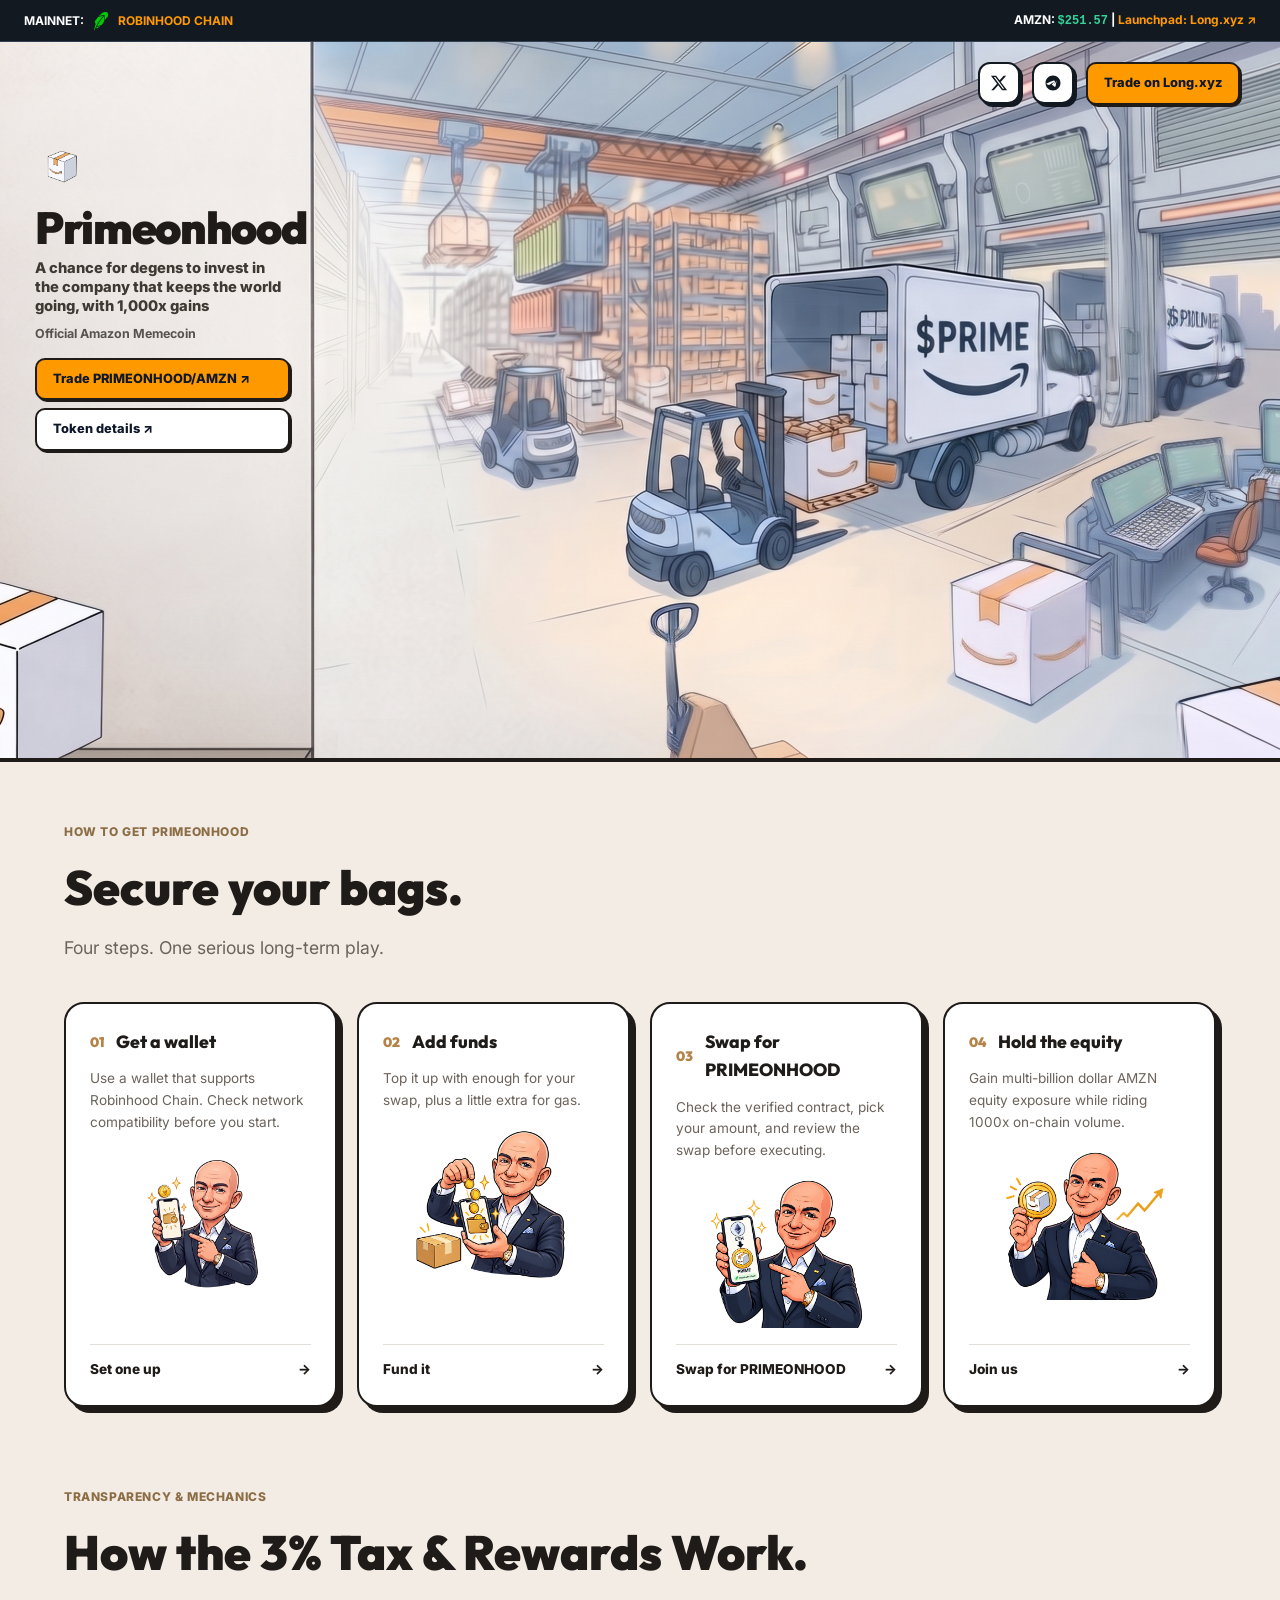
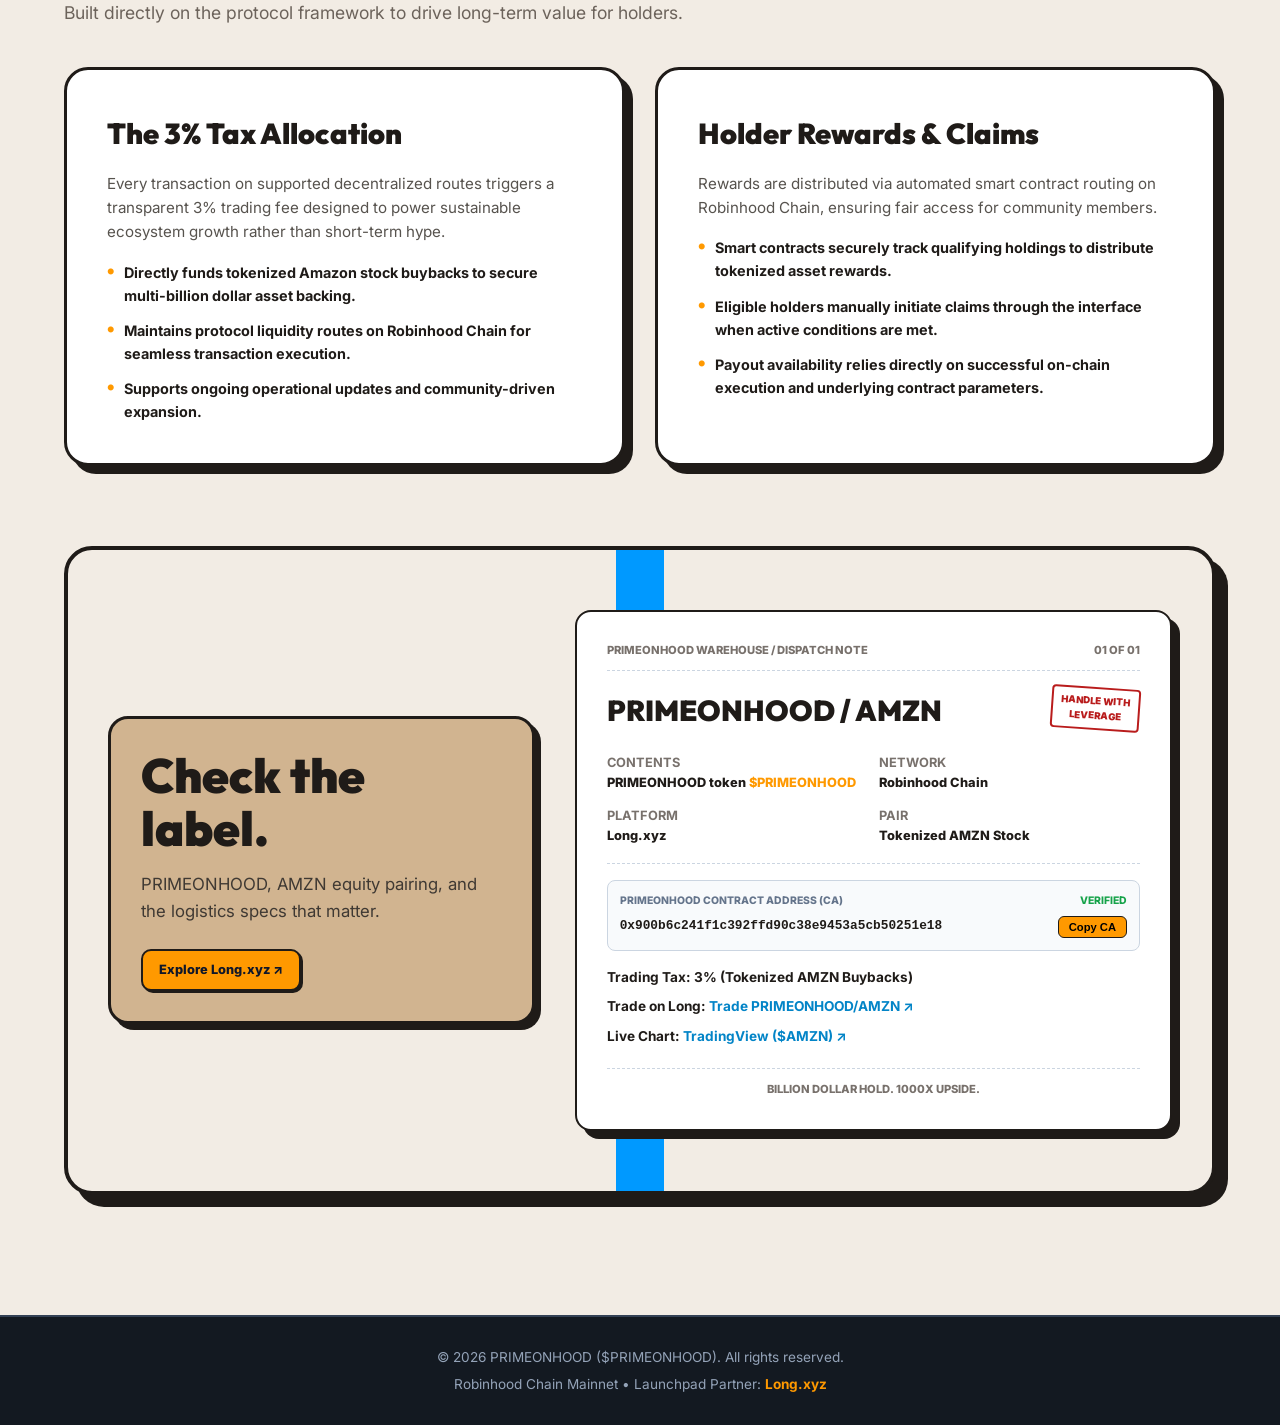
==== commit 9d637d7a: "Update index.html" ====
--- a/index.html
+++ b/index.html
@@ -3,7 +3,7 @@
 <head>
   <meta charset="UTF-8" />
   <meta name="viewport" content="width=device-width, initial-scale=1.0" />
-  <title>PRIME</title>
+  <title>PRIMEONHOOD ($PRIMEONHOOD)</title>
   <link rel="icon" type="image/png" href="token-transparent.png" />
   
   <link rel="preconnect" href="https://fonts.googleapis.com" />
@@ -168,7 +168,7 @@
     }
 
     .hero-text h1 {
-      font-size: 3.2rem;
+      font-size: 2.8rem;
       font-weight: 900;
       line-height: 0.9;
       margin-bottom: 10px;
@@ -770,12 +770,12 @@
     <div class="hero-content">
       <div class="hero-text">
         <img src="token-transparent.png" alt="Logo" class="hero-logo-large" onclick="openModal(event)" />
-        <h1>Prime</h1>
+        <h1>Primeonhood</h1>
         <p class="hero-tagline">A chance for degens to invest in the company that keeps the world going, with 1,000x gains</p>
         <p class="hero-subtext">Official Amazon Memecoin</p>
         
         <div class="hero-buttons">
-          <a href="https://app.long.xyz/tokens/0x900b6c241f1c392FfD90C38E9453A5CB50251E18" target="_blank" class="btn-primary">Trade PRIME/AMZN ↗</a>
+          <a href="https://app.long.xyz/tokens/0x900b6c241f1c392FfD90C38E9453A5CB50251E18" target="_blank" class="btn-primary">Trade PRIMEONHOOD/AMZN ↗</a>
           <a href="#about" onclick="openModal(event)" class="btn-secondary">Token details ↗</a>
         </div>
       </div>
@@ -788,7 +788,7 @@
     <!-- 4-Step Cards Section -->
     <section class="steps-section">
       <div class="section-header">
-        <span class="section-label">HOW TO GET PRIME</span>
+        <span class="section-label">HOW TO GET PRIMEONHOOD</span>
         <h2>Secure your bags.</h2>
         <p>Four steps. One serious long-term play.</p>
       </div>
@@ -826,14 +826,14 @@
           <div>
             <div class="step-header">
               <span class="step-number">03</span>
-              <h3>Swap for PRIME</h3>
+              <h3>Swap for PRIMEONHOOD</h3>
             </div>
             <p>Check the verified contract, pick your amount, and review the swap before executing.</p>
             <div class="step-art-container">
               <img src="bezos-swap.png" alt="Swap execution" class="step-art" />
             </div>
           </div>
-          <a href="https://app.long.xyz/tokens/0x900b6c241f1c392FfD90C38E9453A5CB50251E18" target="_blank" class="step-link">Swap for PRIME <span>→</span></a>
+          <a href="https://app.long.xyz/tokens/0x900b6c241f1c392FfD90C38E9453A5CB50251E18" target="_blank" class="step-link">Swap for PRIMEONHOOD <span>→</span></a>
         </article>
 
         <article class="step-card">
@@ -891,25 +891,25 @@
     <section class="dispatch-wrapper">
       <div class="dispatch-left">
         <h2>Check the label.</h2>
-        <p>PRIME, AMZN equity pairing, and the logistics specs that matter.</p>
+        <p>PRIMEONHOOD, AMZN equity pairing, and the logistics specs that matter.</p>
         <a href="https://app.long.xyz/tokens/0x900b6c241f1c392FfD90C38E9453A5CB50251E18" target="_blank" class="btn-primary" style="display: inline-block;">Explore Long.xyz ↗</a>
       </div>
 
       <div class="shipping-slip">
         <div class="slip-header">
-          <span>PRIME WAREHOUSE / DISPATCH NOTE</span>
+          <span>PRIMEONHOOD WAREHOUSE / DISPATCH NOTE</span>
           <span>01 OF 01</span>
         </div>
         
         <div class="slip-title-area">
-          <h3>PRIME / AMZN</h3>
+          <h3>PRIMEONHOOD / AMZN</h3>
           <div class="slip-stamp">HANDLE WITH<br/>LEVERAGE</div>
         </div>
 
         <dl class="slip-grid">
           <div>
             <dt>CONTENTS</dt>
-            <dd>PRIME token <span style="color:#ff9900;">$PRIME</span></dd>
+            <dd>PRIMEONHOOD token <span style="color:#ff9900;">$PRIMEONHOOD</span></dd>
           </div>
           <div>
             <dt>NETWORK</dt>
@@ -927,7 +927,7 @@
 
         <div class="ca-box">
           <div class="ca-box-label">
-            <span>PRIME CONTRACT ADDRESS (CA)</span>
+            <span>PRIMEONHOOD CONTRACT ADDRESS (CA)</span>
             <span style="color: #16a34a;">VERIFIED</span>
           </div>
           <div class="ca-content">
@@ -938,7 +938,7 @@
 
         <div class="slip-links">
           <div><span>Trading Tax:</span> <strong>3% (Tokenized AMZN Buybacks)</strong></div>
-          <div><span>Trade on Long:</span> <a href="https://app.long.xyz/tokens/0x900b6c241f1c392FfD90C38E9453A5CB50251E18" target="_blank">Trade PRIME/AMZN ↗</a></div>
+          <div><span>Trade on Long:</span> <a href="https://app.long.xyz/tokens/0x900b6c241f1c392FfD90C38E9453A5CB50251E18" target="_blank">Trade PRIMEONHOOD/AMZN ↗</a></div>
           <div><span>Live Chart:</span> <a href="https://www.tradingview.com/symbols/NASDAQ-AMZN/" target="_blank">TradingView ($AMZN) ↗</a></div>
         </div>
 
@@ -959,10 +959,10 @@
           <span>EMPLOYEE OF THE MONTH</span><span>EVERY MONTH.</span>
         </div>
         <div class="employee-portrait">
-          <img src="roaring-kitty.jpg" alt="PRIME Mascot" />
+          <img src="roaring-kitty.jpg" alt="PRIMEONHOOD Mascot" />
         </div>
         <div class="employee-bottom">
-          <span class="signature">PRIME</span>
+          <span class="signature">PRIMEONHOOD</span>
           <span style="font-size:0.8rem; text-align:right;">Head of<br/>Multi-Billion Holds</span>
         </div>
       </div>
@@ -970,7 +970,7 @@
         <span class="section-label">MEET THE MANAGEMENT</span>
         <h2>A small token.<br/>A massive equity shift.</h2>
         <p>Nobody scheduled it. Nobody expected it. But it brings heavy multi-billion dollar stock backing straight to the degen trenches.</p>
-        <p>PRIME is engineered to give traders absolute equity stability combined with unmatched on-chain meme velocity.</p>
+        <p>PRIMEONHOOD is engineered to give traders absolute equity stability combined with unmatched on-chain meme velocity.</p>
         
         <div class="personality-grid">
           <span>Mainnet</span><strong>Robinhood Chain</strong>
@@ -978,8 +978,8 @@
           <span>Special skills</span><strong>Delivering 1000x upside &amp; stock equity.</strong>
         </div>
 
-        <a href="token-transparent.png" download="prime-token.png" style="font-size: 0.85rem; font-weight: 800; color: #131921; text-decoration: underline;">
-          Take PRIME with you ↗
+        <a href="token-transparent.png" download="primeonhood-token.png" style="font-size: 0.85rem; font-weight: 800; color: #131921; text-decoration: underline;">
+          Take PRIMEONHOOD with you ↗
         </a>
       </div>
     </div>
@@ -992,7 +992,7 @@
       <div class="about-copy" style="margin: 0;">
         <span class="section-label">01 / GET A WALLET</span>
         <h2 style="font-size: 2.2rem; font-family: 'Outfit', sans-serif; font-weight: 900; margin: 10px 0 16px; color: #1f1b18;">Ready your vault.</h2>
-        <p style="color: #57534e; font-size: 0.95rem; margin-bottom: 12px;">To interact with Robinhood Chain and secure your $PRIME allocation, you need a self-custodial wallet configured for the network.</p>
+        <p style="color: #57534e; font-size: 0.95rem; margin-bottom: 12px;">To interact with Robinhood Chain and secure your $PRIMEONHOOD allocation, you need a self-custodial wallet configured for the network.</p>
         <p style="color: #57534e; font-size: 0.95rem; margin-bottom: 20px;">Download a trusted provider from official sources, back up your recovery phrase offline, and ensure you are connected to the correct mainnet.</p>
         
         <div style="margin-bottom: 20px;">
@@ -1016,7 +1016,7 @@
         <span class="section-label">02 / ADD FUNDS</span>
         <h2 style="font-size: 2.2rem; font-family: 'Outfit', sans-serif; font-weight: 900; margin: 10px 0 16px; color: #1f1b18;">Ready for the swap.</h2>
         <p style="color: #57534e; font-size: 0.95rem; margin-bottom: 12px;">Check current funding options, supported assets, and network before transferring funds. Leave enough for any fees shown in the app.</p>
-        <p style="color: #57534e; font-size: 0.95rem; margin-bottom: 20px;">Open PRIME on Long.xyz ↗ and confirm the network and contract address before making a swap.</p>
+        <p style="color: #57534e; font-size: 0.95rem; margin-bottom: 20px;">Open PRIMEONHOOD on Long.xyz ↗ and confirm the network and contract address before making a swap.</p>
         
         <div style="margin-bottom: 20px;">
           <a href="https://app.long.xyz/tokens/0x900b6c241f1c392FfD90C38E9453A5CB50251E18" target="_blank" style="font-size: 0.9rem; font-weight: 800; color: #ff9900; background: #131921; padding: 10px 16px; border-radius: 8px; display: inline-block; text-decoration: none; border: 2px solid #1f1b18; box-shadow: 2px 2px 0px #1f1b18;">
@@ -1033,7 +1033,7 @@
 
   <!-- Footer -->
   <footer>
-    <p>© 2026 PRIME ($PRIME). All rights reserved.</p>
+    <p>© 2026 PRIMEONHOOD ($PRIMEONHOOD). All rights reserved.</p>
     <p style="margin-top: 6px;">Robinhood Chain Mainnet • Launchpad Partner: <a href="https://app.long.xyz/tokens/0x900b6c241f1c392FfD90C38E9453A5CB50251E18" target="_blank">Long.xyz</a></p>
   </footer>
 
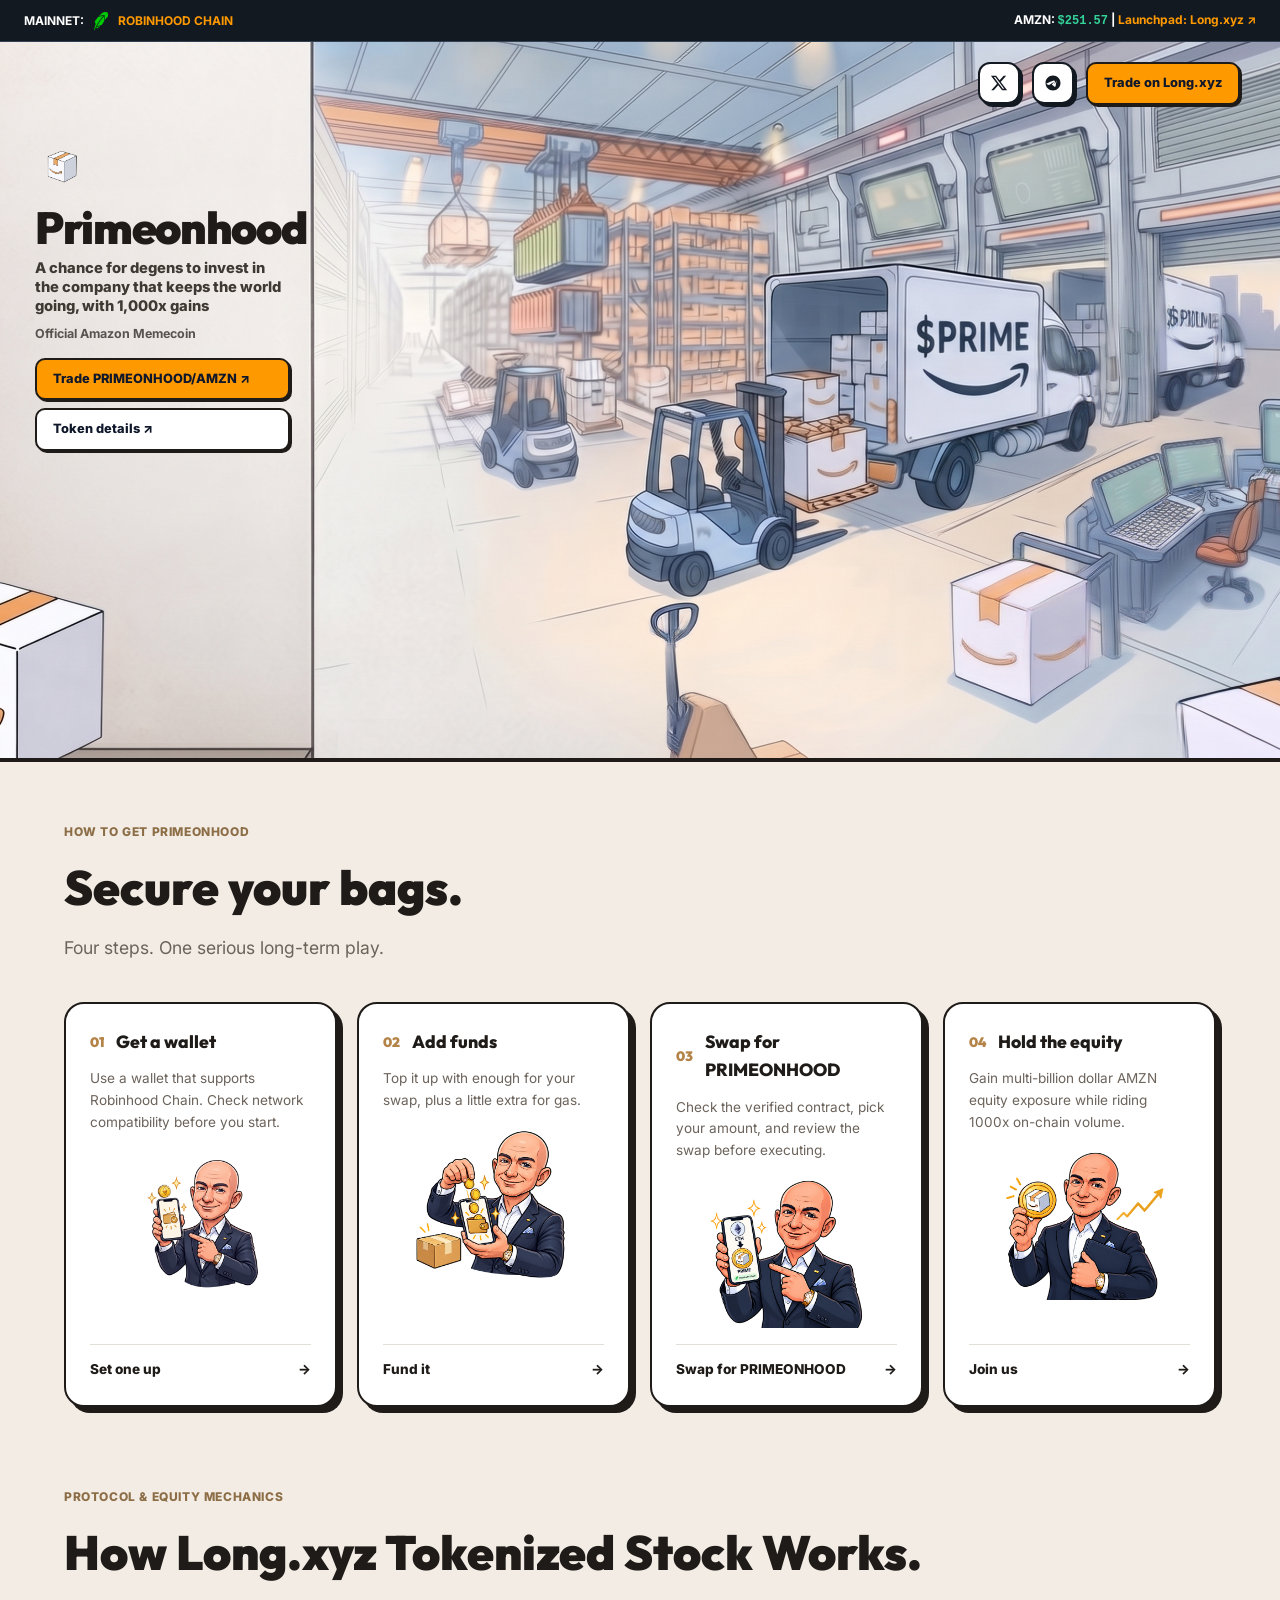
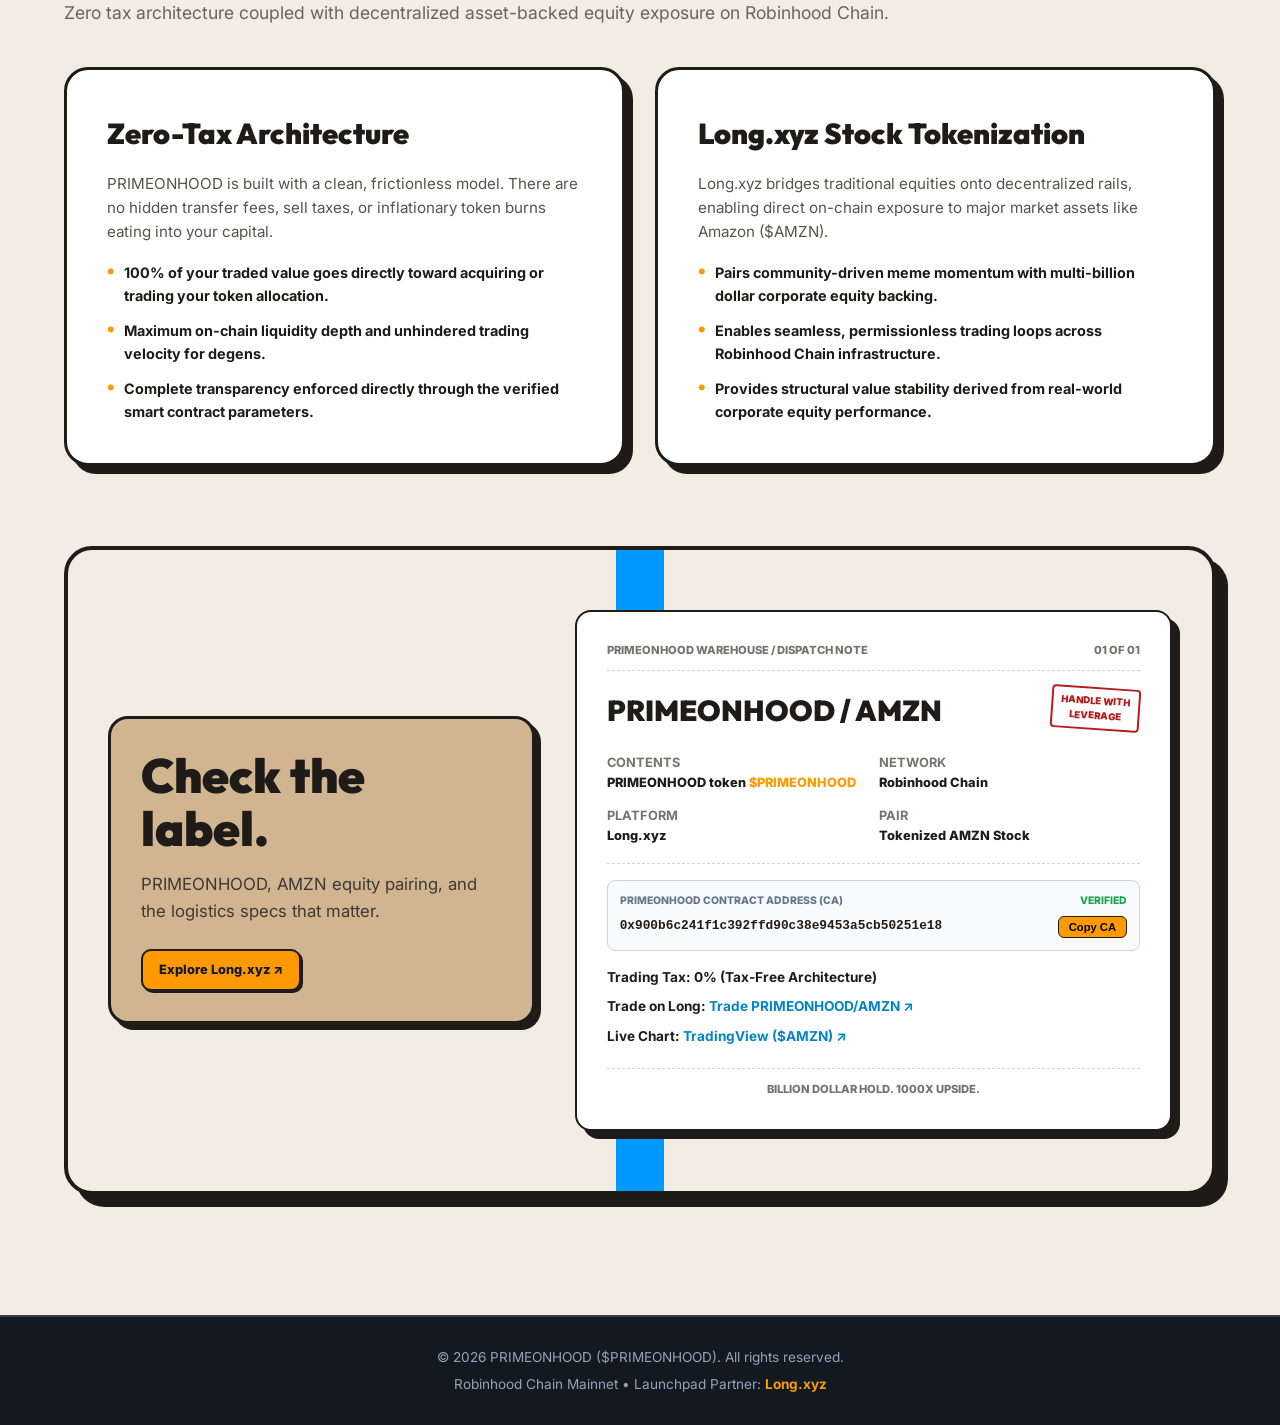
==== commit fb95aca2: "Update index.html" ====
--- a/index.html
+++ b/index.html
@@ -852,35 +852,35 @@
       </div>
     </section>
 
-    <!-- Tokenomics & Rewards Informational Section -->
+    <!-- Tokenomics & Long.xyz Tokenized Stock Mechanics Section -->
     <section class="tokenomics-section">
       <div class="section-header">
-        <span class="section-label">TRANSPARENCY &amp; MECHANICS</span>
-        <h2>How the 3% Tax &amp; Rewards Work.</h2>
-        <p>Built directly on the protocol framework to drive long-term value for holders.</p>
+        <span class="section-label">PROTOCOL &amp; EQUITY MECHANICS</span>
+        <h2>How Long.xyz Tokenized Stock Works.</h2>
+        <p>Zero tax architecture coupled with decentralized asset-backed equity exposure on Robinhood Chain.</p>
       </div>
 
       <div class="tokenomics-grid">
         <div class="tokenomics-card">
           <div>
-            <h3>The 3% Tax Allocation</h3>
-            <p>Every transaction on supported decentralized routes triggers a transparent 3% trading fee designed to power sustainable ecosystem growth rather than short-term hype.</p>
+            <h3>Zero-Tax Architecture</h3>
+            <p>PRIMEONHOOD is built with a clean, frictionless model. There are no hidden transfer fees, sell taxes, or inflationary token burns eating into your capital.</p>
             <ul class="tokenomics-list">
-              <li>Directly funds tokenized Amazon stock buybacks to secure multi-billion dollar asset backing.</li>
-              <li>Maintains protocol liquidity routes on Robinhood Chain for seamless transaction execution.</li>
-              <li>Supports ongoing operational updates and community-driven expansion.</li>
+              <li>100% of your traded value goes directly toward acquiring or trading your token allocation.</li>
+              <li>Maximum on-chain liquidity depth and unhindered trading velocity for degens.</li>
+              <li>Complete transparency enforced directly through the verified smart contract parameters.</li>
             </ul>
           </div>
         </div>
 
         <div class="tokenomics-card">
           <div>
-            <h3>Holder Rewards &amp; Claims</h3>
-            <p>Rewards are distributed via automated smart contract routing on Robinhood Chain, ensuring fair access for community members.</p>
+            <h3>Long.xyz Stock Tokenization</h3>
+            <p>Long.xyz bridges traditional equities onto decentralized rails, enabling direct on-chain exposure to major market assets like Amazon ($AMZN).</p>
             <ul class="tokenomics-list">
-              <li>Smart contracts securely track qualifying holdings to distribute tokenized asset rewards.</li>
-              <li>Eligible holders manually initiate claims through the interface when active conditions are met.</li>
-              <li>Payout availability relies directly on successful on-chain execution and underlying contract parameters.</li>
+              <li>Pairs community-driven meme momentum with multi-billion dollar corporate equity backing.</li>
+              <li>Enables seamless, permissionless trading loops across Robinhood Chain infrastructure.</li>
+              <li>Provides structural value stability derived from real-world corporate equity performance.</li>
             </ul>
           </div>
         </div>
@@ -937,7 +937,7 @@
         </div>
 
         <div class="slip-links">
-          <div><span>Trading Tax:</span> <strong>3% (Tokenized AMZN Buybacks)</strong></div>
+          <div><span>Trading Tax:</span> <strong>0% (Tax-Free Architecture)</strong></div>
           <div><span>Trade on Long:</span> <a href="https://app.long.xyz/tokens/0x900b6c241f1c392FfD90C38E9453A5CB50251E18" target="_blank">Trade PRIMEONHOOD/AMZN ↗</a></div>
           <div><span>Live Chart:</span> <a href="https://www.tradingview.com/symbols/NASDAQ-AMZN/" target="_blank">TradingView ($AMZN) ↗</a></div>
         </div>
